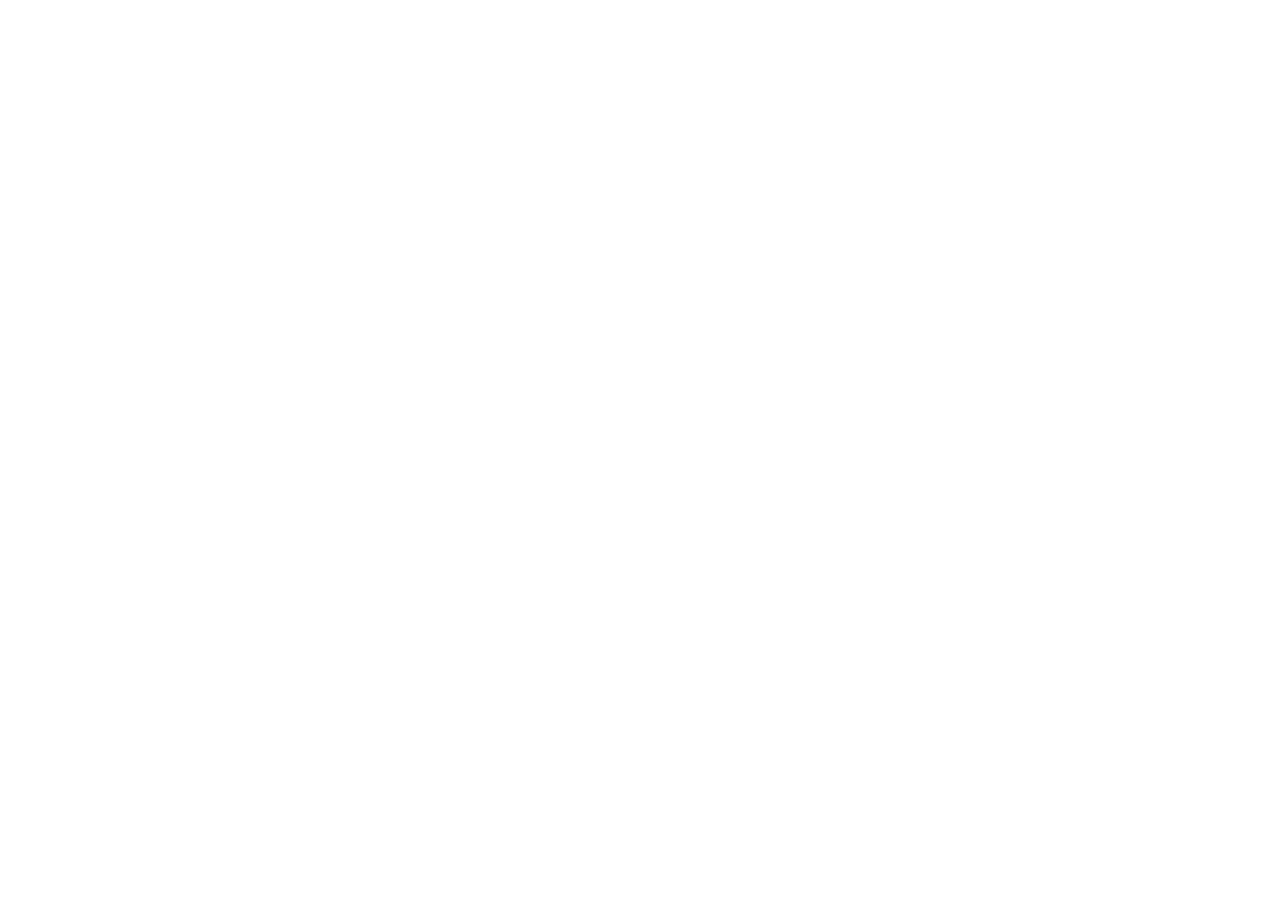
==== index.html @ 956cd1f2 "init project" ====
<!DOCTYPE html>
<html lang="en">
<head>
    <meta charset="UTF-8">
    <meta http-equiv="X-UA-Compatible" content="IE=edge">
    <meta name="viewport" content="width=device-width, initial-scale=1.0">
    <title>Document</title>
</head>
<body>
    
</body>
</html>
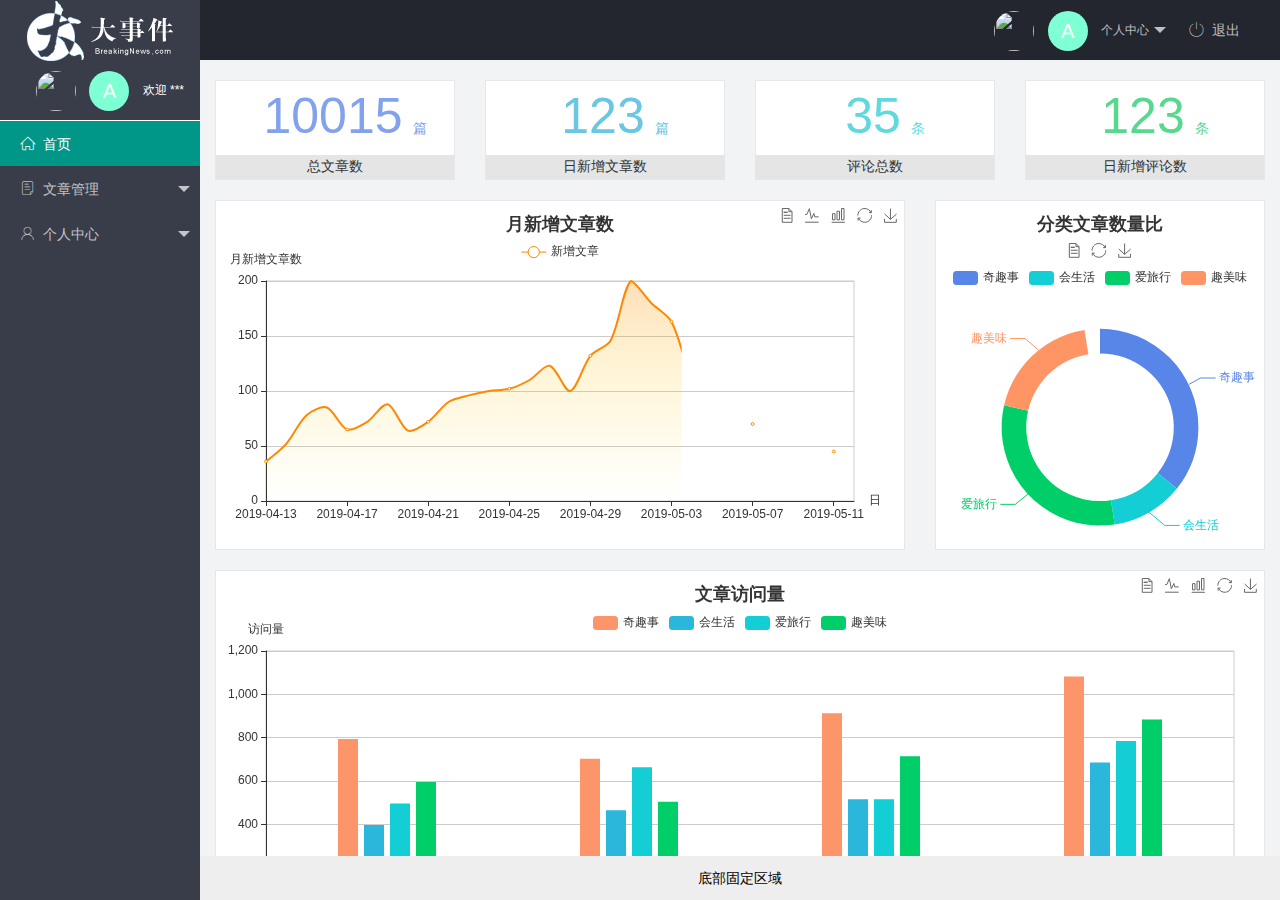
==== commit 7b3c8609: "完成了主页功能的开发" ====
--- a/index.html
+++ b/index.html
@@ -4,9 +4,88 @@
     <meta charset="UTF-8">
     <meta http-equiv="X-UA-Compatible" content="IE=edge">
     <meta name="viewport" content="width=device-width, initial-scale=1.0">
-    <title>Document</title>
+    <title>后台主页</title>
+    <!-- 导入layui的样式表 -->
+    <link rel="stylesheet" href="/assets/lib/layui/css/layui.css">
+    <!-- 导入第三方图标库 -->
+    <link rel="stylesheet" href="/assets/fonts/iconfont.css">
+    <!-- 导入自己的样式表 -->
+    <link rel="stylesheet" href="/assets/css/index.css">
 </head>
 <body>
-    
-</body>
+    <div class="layui-layout layui-layout-admin">
+      <div class="layui-header">
+        <div class="layui-logo layui-hide-xs layui-bg-black">
+            <img src="/assets/images/logo.png" alt=""/>
+        </div>
+        <!-- 头部区域（可配合layui 已有的水平导航） -->
+        <ul class="layui-nav layui-layout-right">
+          <li class="layui-nav-item layui-hide layui-show-md-inline-block">
+            <a href="javascript:;" class="userinfo">
+              <img src="//tva1.sinaimg.cn/crop.0.0.118.118.180/5db11ff4gw1e77d3nqrv8j203b03cweg.jpg" class="layui-nav-img">
+              <span class="text-avatar">A</span>
+              个人中心
+            </a>
+            <!-- 这个就是鼠标放上去自动呈现的下拉菜单 -->
+            <dl class="layui-nav-child">
+              <dd><a href="">基本资料</a></dd>
+              <dd><a href="">更换头像</a></dd>
+              <dd><a href="">重置密码</a></dd>
+            </dl>
+          </li>
+          <li class="layui-nav-item" >
+            <a href="javascript:;" id="btnLogout"><span class="iconfont icon-tuichu"></span>退出</a>
+        </li>
+        </ul>
+      </div>
+      
+      <div class="layui-side layui-bg-black">
+        <div class="layui-side-scroll">
+          <div class="userinfo ">
+            <img src="//tva1.sinaimg.cn/crop.0.0.118.118.180/5db11ff4gw1e77d3nqrv8j203b03cweg.jpg" class="layui-nav-img">
+            <span class="text-avatar">A</span>
+            <span id="welcome">欢迎  ***</span>
+          </div>
+          <!-- 左侧导航区域（可配合layui已有的垂直导航） -->
+          <ul class="layui-nav layui-nav-tree " lay-shrink="all">
+            <li class="layui-nav-item layui-this"><a href="/home/dashboard.html" target="fm"><span class="iconfont icon-home "></span>首页</a></li>
+            <li class="layui-nav-item ">
+              <a class="" href="javascript:;"><span class="iconfont icon-16"></span>文章管理</a>
+              <dl class="layui-nav-child">
+                <dd><a href="javascript:;"><i class="layui-icon layui-icon-app"></i>文章类别</a></dd>
+                <dd><a href="javascript:;"><i class="layui-icon layui-icon-app"></i>文章列表</a></dd>
+                <dd><a href="javascript:;"><i class="layui-icon layui-icon-app"></i>发表文章</a></dd>
+              </dl>
+            </li>
+            <li class="layui-nav-item">
+              <a href="javascript:;"><span class="iconfont icon-user"></span>个人中心</a>
+              <dl class="layui-nav-child">
+                <dd><a href="javascript:;"><i class="layui-icon layui-icon-app"></i>基本资料</a></dd>
+                <dd><a href="javascript:;"><i class="layui-icon layui-icon-app"></i>更换头像</a></dd>
+                <dd><a href="javascript:;"><i class="layui-icon layui-icon-app"></i>重置密码</a></dd>
+              </dl>
+            </li>
+          </ul>
+        </div>
+      </div>
+      
+      <div class="layui-body">
+        <!-- 内容主体区域 -->
+        <iframe name="fm" src="/home/dashboard.html" frameborder="0"></iframe>
+      </div>
+      
+      <div class="layui-footer" >
+        <!-- 底部固定区域 -->
+        底部固定区域
+      </div>
+    </div>
+    <!-- 导入layui的js文件 -->
+    <script src="/assets/lib/layui/layui.all.js"></script>
+    <!-- 导入jQuery -->
+    <script src="/assets/lib/jquery.js"></script>
+    <!-- 导入baseAPI -->
+    <script src="/assets/js/baseAPI.js"></script>
+    <!-- 导入自己的js文件 -->
+    <script src="/assets/js/index.js"></script>
+    </body>
 </html>--- a/assets/lib/layui/css/layui.css
+++ b/assets/lib/layui/css/layui.css
@@ -0,0 +1,2 @@
+/** layui-v2.5.5 MIT License By https://www.layui.com */
+ .layui-inline,img{display:inline-block;vertical-align:middle}h1,h2,h3,h4,h5,h6{font-weight:400}.layui-edge,.layui-header,.layui-inline,.layui-main{position:relative}.layui-body,.layui-edge,.layui-elip{overflow:hidden}.layui-btn,.layui-edge,.layui-inline,img{vertical-align:middle}.layui-btn,.layui-disabled,.layui-icon,.layui-unselect{-moz-user-select:none;-webkit-user-select:none;-ms-user-select:none}.layui-elip,.layui-form-checkbox span,.layui-form-pane .layui-form-label{text-overflow:ellipsis;white-space:nowrap}.layui-breadcrumb,.layui-tree-btnGroup{visibility:hidden}blockquote,body,button,dd,div,dl,dt,form,h1,h2,h3,h4,h5,h6,input,li,ol,p,pre,td,textarea,th,ul{margin:0;padding:0;-webkit-tap-highlight-color:rgba(0,0,0,0)}a:active,a:hover{outline:0}img{border:none}li{list-style:none}table{border-collapse:collapse;border-spacing:0}h4,h5,h6{font-size:100%}button,input,optgroup,option,select,textarea{font-family:inherit;font-size:inherit;font-style:inherit;font-weight:inherit;outline:0}pre{white-space:pre-wrap;white-space:-moz-pre-wrap;white-space:-pre-wrap;white-space:-o-pre-wrap;word-wrap:break-word}body{line-height:24px;font:14px Helvetica Neue,Helvetica,PingFang SC,Tahoma,Arial,sans-serif}hr{height:1px;margin:10px 0;border:0;clear:both}a{color:#333;text-decoration:none}a:hover{color:#777}a cite{font-style:normal;*cursor:pointer}.layui-border-box,.layui-border-box *{box-sizing:border-box}.layui-box,.layui-box *{box-sizing:content-box}.layui-clear{clear:both;*zoom:1}.layui-clear:after{content:'\20';clear:both;*zoom:1;display:block;height:0}.layui-inline{*display:inline;*zoom:1}.layui-edge{display:inline-block;width:0;height:0;border-width:6px;border-style:dashed;border-color:transparent}.layui-edge-top{top:-4px;border-bottom-color:#999;border-bottom-style:solid}.layui-edge-right{border-left-color:#999;border-left-style:solid}.layui-edge-bottom{top:2px;border-top-color:#999;border-top-style:solid}.layui-edge-left{border-right-color:#999;border-right-style:solid}.layui-disabled,.layui-disabled:hover{color:#d2d2d2!important;cursor:not-allowed!important}.layui-circle{border-radius:100%}.layui-show{display:block!important}.layui-hide{display:none!important}@font-face{font-family:layui-icon;src:url(../font/iconfont.eot?v=250);src:url(../font/iconfont.eot?v=250#iefix) format('embedded-opentype'),url(../font/iconfont.woff2?v=250) format('woff2'),url(../font/iconfont.woff?v=250) format('woff'),url(../font/iconfont.ttf?v=250) format('truetype'),url(../font/iconfont.svg?v=250#layui-icon) format('svg')}.layui-icon{font-family:layui-icon!important;font-size:16px;font-style:normal;-webkit-font-smoothing:antialiased;-moz-osx-font-smoothing:grayscale}.layui-icon-reply-fill:before{content:"\e611"}.layui-icon-set-fill:before{content:"\e614"}.layui-icon-menu-fill:before{content:"\e60f"}.layui-icon-search:before{content:"\e615"}.layui-icon-share:before{content:"\e641"}.layui-icon-set-sm:before{content:"\e620"}.layui-icon-engine:before{content:"\e628"}.layui-icon-close:before{content:"\1006"}.layui-icon-close-fill:before{content:"\1007"}.layui-icon-chart-screen:before{content:"\e629"}.layui-icon-star:before{content:"\e600"}.layui-icon-circle-dot:before{content:"\e617"}.layui-icon-chat:before{content:"\e606"}.layui-icon-release:before{content:"\e609"}.layui-icon-list:before{content:"\e60a"}.layui-icon-chart:before{content:"\e62c"}.layui-icon-ok-circle:before{content:"\1005"}.layui-icon-layim-theme:before{content:"\e61b"}.layui-icon-table:before{content:"\e62d"}.layui-icon-right:before{content:"\e602"}.layui-icon-left:before{content:"\e603"}.layui-icon-cart-simple:before{content:"\e698"}.layui-icon-face-cry:before{content:"\e69c"}.layui-icon-face-smile:before{content:"\e6af"}.layui-icon-survey:before{content:"\e6b2"}.layui-icon-tree:before{content:"\e62e"}.layui-icon-upload-circle:before{content:"\e62f"}.layui-icon-add-circle:before{content:"\e61f"}.layui-icon-download-circle:before{content:"\e601"}.layui-icon-templeate-1:before{content:"\e630"}.layui-icon-util:before{content:"\e631"}.layui-icon-face-surprised:before{content:"\e664"}.layui-icon-edit:before{content:"\e642"}.layui-icon-speaker:before{content:"\e645"}.layui-icon-down:before{content:"\e61a"}.layui-icon-file:before{content:"\e621"}.layui-icon-layouts:before{content:"\e632"}.layui-icon-rate-half:before{content:"\e6c9"}.layui-icon-add-circle-fine:before{content:"\e608"}.layui-icon-prev-circle:before{content:"\e633"}.layui-icon-read:before{content:"\e705"}.layui-icon-404:before{content:"\e61c"}.layui-icon-carousel:before{content:"\e634"}.layui-icon-help:before{content:"\e607"}.layui-icon-code-circle:before{content:"\e635"}.layui-icon-water:before{content:"\e636"}.layui-icon-username:before{content:"\e66f"}.layui-icon-find-fill:before{content:"\e670"}.layui-icon-about:before{content:"\e60b"}.layui-icon-location:before{content:"\e715"}.layui-icon-up:before{content:"\e619"}.layui-icon-pause:before{content:"\e651"}.layui-icon-date:before{content:"\e637"}.layui-icon-layim-uploadfile:before{content:"\e61d"}.layui-icon-delete:before{content:"\e640"}.layui-icon-play:before{content:"\e652"}.layui-icon-top:before{content:"\e604"}.layui-icon-friends:before{content:"\e612"}.layui-icon-refresh-3:before{content:"\e9aa"}.layui-icon-ok:before{content:"\e605"}.layui-icon-layer:before{content:"\e638"}.layui-icon-face-smile-fine:before{content:"\e60c"}.layui-icon-dollar:before{content:"\e659"}.layui-icon-group:before{content:"\e613"}.layui-icon-layim-download:before{content:"\e61e"}.layui-icon-picture-fine:before{content:"\e60d"}.layui-icon-link:before{content:"\e64c"}.layui-icon-diamond:before{content:"\e735"}.layui-icon-log:before{content:"\e60e"}.layui-icon-rate-solid:before{content:"\e67a"}.layui-icon-fonts-del:before{content:"\e64f"}.layui-icon-unlink:before{content:"\e64d"}.layui-icon-fonts-clear:before{content:"\e639"}.layui-icon-triangle-r:before{content:"\e623"}.layui-icon-circle:before{content:"\e63f"}.layui-icon-radio:before{content:"\e643"}.layui-icon-align-center:before{content:"\e647"}.layui-icon-align-right:before{content:"\e648"}.layui-icon-align-left:before{content:"\e649"}.layui-icon-loading-1:before{content:"\e63e"}.layui-icon-return:before{content:"\e65c"}.layui-icon-fonts-strong:before{content:"\e62b"}.layui-icon-upload:before{content:"\e67c"}.layui-icon-dialogue:before{content:"\e63a"}.layui-icon-video:before{content:"\e6ed"}.layui-icon-headset:before{content:"\e6fc"}.layui-icon-cellphone-fine:before{content:"\e63b"}.layui-icon-add-1:before{content:"\e654"}.layui-icon-face-smile-b:before{content:"\e650"}.layui-icon-fonts-html:before{content:"\e64b"}.layui-icon-form:before{content:"\e63c"}.layui-icon-cart:before{content:"\e657"}.layui-icon-camera-fill:before{content:"\e65d"}.layui-icon-tabs:before{content:"\e62a"}.layui-icon-fonts-code:before{content:"\e64e"}.layui-icon-fire:before{content:"\e756"}.layui-icon-set:before{content:"\e716"}.layui-icon-fonts-u:before{content:"\e646"}.layui-icon-triangle-d:before{content:"\e625"}.layui-icon-tips:before{content:"\e702"}.layui-icon-picture:before{content:"\e64a"}.layui-icon-more-vertical:before{content:"\e671"}.layui-icon-flag:before{content:"\e66c"}.layui-icon-loading:before{content:"\e63d"}.layui-icon-fonts-i:before{content:"\e644"}.layui-icon-refresh-1:before{content:"\e666"}.layui-icon-rmb:before{content:"\e65e"}.layui-icon-home:before{content:"\e68e"}.layui-icon-user:before{content:"\e770"}.layui-icon-notice:before{content:"\e667"}.layui-icon-login-weibo:before{content:"\e675"}.layui-icon-voice:before{content:"\e688"}.layui-icon-upload-drag:before{content:"\e681"}.layui-icon-login-qq:before{content:"\e676"}.layui-icon-snowflake:before{content:"\e6b1"}.layui-icon-file-b:before{content:"\e655"}.layui-icon-template:before{content:"\e663"}.layui-icon-auz:before{content:"\e672"}.layui-icon-console:before{content:"\e665"}.layui-icon-app:before{content:"\e653"}.layui-icon-prev:before{content:"\e65a"}.layui-icon-website:before{content:"\e7ae"}.layui-icon-next:before{content:"\e65b"}.layui-icon-component:before{content:"\e857"}.layui-icon-more:before{content:"\e65f"}.layui-icon-login-wechat:before{content:"\e677"}.layui-icon-shrink-right:before{content:"\e668"}.layui-icon-spread-left:before{content:"\e66b"}.layui-icon-camera:before{content:"\e660"}.layui-icon-note:before{content:"\e66e"}.layui-icon-refresh:before{content:"\e669"}.layui-icon-female:before{content:"\e661"}.layui-icon-male:before{content:"\e662"}.layui-icon-password:before{content:"\e673"}.layui-icon-senior:before{content:"\e674"}.layui-icon-theme:before{content:"\e66a"}.layui-icon-tread:before{content:"\e6c5"}.layui-icon-praise:before{content:"\e6c6"}.layui-icon-star-fill:before{content:"\e658"}.layui-icon-rate:before{content:"\e67b"}.layui-icon-template-1:before{content:"\e656"}.layui-icon-vercode:before{content:"\e679"}.layui-icon-cellphone:before{content:"\e678"}.layui-icon-screen-full:before{content:"\e622"}.layui-icon-screen-restore:before{content:"\e758"}.layui-icon-cols:before{content:"\e610"}.layui-icon-export:before{content:"\e67d"}.layui-icon-print:before{content:"\e66d"}.layui-icon-slider:before{content:"\e714"}.layui-icon-addition:before{content:"\e624"}.layui-icon-subtraction:before{content:"\e67e"}.layui-icon-service:before{content:"\e626"}.layui-icon-transfer:before{content:"\e691"}.layui-main{width:1140px;margin:0 auto}.layui-header{z-index:1000;height:60px}.layui-header a:hover{transition:all .5s;-webkit-transition:all .5s}.layui-side{position:fixed;left:0;top:0;bottom:0;z-index:999;width:200px;overflow-x:hidden}.layui-side-scroll{position:relative;width:220px;height:100%;overflow-x:hidden}.layui-body{position:absolute;left:200px;right:0;top:0;bottom:0;z-index:998;width:auto;overflow-y:auto;box-sizing:border-box}.layui-layout-body{overflow:hidden}.layui-layout-admin .layui-header{background-color:#23262E}.layui-layout-admin .layui-side{top:60px;width:200px;overflow-x:hidden}.layui-layout-admin .layui-body{position:fixed;top:60px;bottom:44px}.layui-layout-admin .layui-main{width:auto;margin:0 15px}.layui-layout-admin .layui-footer{position:fixed;left:200px;right:0;bottom:0;height:44px;line-height:44px;padding:0 15px;background-color:#eee}.layui-layout-admin .layui-logo{position:absolute;left:0;top:0;width:200px;height:100%;line-height:60px;text-align:center;color:#009688;font-size:16px}.layui-layout-admin .layui-header .layui-nav{background:0 0}.layui-layout-left{position:absolute!important;left:200px;top:0}.layui-layout-right{position:absolute!important;right:0;top:0}.layui-container{position:relative;margin:0 auto;padding:0 15px;box-sizing:border-box}.layui-fluid{position:relative;margin:0 auto;padding:0 15px}.layui-row:after,.layui-row:before{content:'';display:block;clear:both}.layui-col-lg1,.layui-col-lg10,.layui-col-lg11,.layui-col-lg12,.layui-col-lg2,.layui-col-lg3,.layui-col-lg4,.layui-col-lg5,.layui-col-lg6,.layui-col-lg7,.layui-col-lg8,.layui-col-lg9,.layui-col-md1,.layui-col-md10,.layui-col-md11,.layui-col-md12,.layui-col-md2,.layui-col-md3,.layui-col-md4,.layui-col-md5,.layui-col-md6,.layui-col-md7,.layui-col-md8,.layui-col-md9,.layui-col-sm1,.layui-col-sm10,.layui-col-sm11,.layui-col-sm12,.layui-col-sm2,.layui-col-sm3,.layui-col-sm4,.layui-col-sm5,.layui-col-sm6,.layui-col-sm7,.layui-col-sm8,.layui-col-sm9,.layui-col-xs1,.layui-col-xs10,.layui-col-xs11,.layui-col-xs12,.layui-col-xs2,.layui-col-xs3,.layui-col-xs4,.layui-col-xs5,.layui-col-xs6,.layui-col-xs7,.layui-col-xs8,.layui-col-xs9{position:relative;display:block;box-sizing:border-box}.layui-col-xs1,.layui-col-xs10,.layui-col-xs11,.layui-col-xs12,.layui-col-xs2,.layui-col-xs3,.layui-col-xs4,.layui-col-xs5,.layui-col-xs6,.layui-col-xs7,.layui-col-xs8,.layui-col-xs9{float:left}.layui-col-xs1{width:8.33333333%}.layui-col-xs2{width:16.66666667%}.layui-col-xs3{width:25%}.layui-col-xs4{width:33.33333333%}.layui-col-xs5{width:41.66666667%}.layui-col-xs6{width:50%}.layui-col-xs7{width:58.33333333%}.layui-col-xs8{width:66.66666667%}.layui-col-xs9{width:75%}.layui-col-xs10{width:83.33333333%}.layui-col-xs11{width:91.66666667%}.layui-col-xs12{width:100%}.layui-col-xs-offset1{margin-left:8.33333333%}.layui-col-xs-offset2{margin-left:16.66666667%}.layui-col-xs-offset3{margin-left:25%}.layui-col-xs-offset4{margin-left:33.33333333%}.layui-col-xs-offset5{margin-left:41.66666667%}.layui-col-xs-offset6{margin-left:50%}.layui-col-xs-offset7{margin-left:58.33333333%}.layui-col-xs-offset8{margin-left:66.66666667%}.layui-col-xs-offset9{margin-left:75%}.layui-col-xs-offset10{margin-left:83.33333333%}.layui-col-xs-offset11{margin-left:91.66666667%}.layui-col-xs-offset12{margin-left:100%}@media screen and (max-width:768px){.layui-hide-xs{display:none!important}.layui-show-xs-block{display:block!important}.layui-show-xs-inline{display:inline!important}.layui-show-xs-inline-block{display:inline-block!important}}@media screen and (min-width:768px){.layui-container{width:750px}.layui-hide-sm{display:none!important}.layui-show-sm-block{display:block!important}.layui-show-sm-inline{display:inline!important}.layui-show-sm-inline-block{display:inline-block!important}.layui-col-sm1,.layui-col-sm10,.layui-col-sm11,.layui-col-sm12,.layui-col-sm2,.layui-col-sm3,.layui-col-sm4,.layui-col-sm5,.layui-col-sm6,.layui-col-sm7,.layui-col-sm8,.layui-col-sm9{float:left}.layui-col-sm1{width:8.33333333%}.layui-col-sm2{width:16.66666667%}.layui-col-sm3{width:25%}.layui-col-sm4{width:33.33333333%}.layui-col-sm5{width:41.66666667%}.layui-col-sm6{width:50%}.layui-col-sm7{width:58.33333333%}.layui-col-sm8{width:66.66666667%}.layui-col-sm9{width:75%}.layui-col-sm10{width:83.33333333%}.layui-col-sm11{width:91.66666667%}.layui-col-sm12{width:100%}.layui-col-sm-offset1{margin-left:8.33333333%}.layui-col-sm-offset2{margin-left:16.66666667%}.layui-col-sm-offset3{margin-left:25%}.layui-col-sm-offset4{margin-left:33.33333333%}.layui-col-sm-offset5{margin-left:41.66666667%}.layui-col-sm-offset6{margin-left:50%}.layui-col-sm-offset7{margin-left:58.33333333%}.layui-col-sm-offset8{margin-left:66.66666667%}.layui-col-sm-offset9{margin-left:75%}.layui-col-sm-offset10{margin-left:83.33333333%}.layui-col-sm-offset11{margin-left:91.66666667%}.layui-col-sm-offset12{margin-left:100%}}@media screen and (min-width:992px){.layui-container{width:970px}.layui-hide-md{display:none!important}.layui-show-md-block{display:block!important}.layui-show-md-inline{display:inline!important}.layui-show-md-inline-block{display:inline-block!important}.layui-col-md1,.layui-col-md10,.layui-col-md11,.layui-col-md12,.layui-col-md2,.layui-col-md3,.layui-col-md4,.layui-col-md5,.layui-col-md6,.layui-col-md7,.layui-col-md8,.layui-col-md9{float:left}.layui-col-md1{width:8.33333333%}.layui-col-md2{width:16.66666667%}.layui-col-md3{width:25%}.layui-col-md4{width:33.33333333%}.layui-col-md5{width:41.66666667%}.layui-col-md6{width:50%}.layui-col-md7{width:58.33333333%}.layui-col-md8{width:66.66666667%}.layui-col-md9{width:75%}.layui-col-md10{width:83.33333333%}.layui-col-md11{width:91.66666667%}.layui-col-md12{width:100%}.layui-col-md-offset1{margin-left:8.33333333%}.layui-col-md-offset2{margin-left:16.66666667%}.layui-col-md-offset3{margin-left:25%}.layui-col-md-offset4{margin-left:33.33333333%}.layui-col-md-offset5{margin-left:41.66666667%}.layui-col-md-offset6{margin-left:50%}.layui-col-md-offset7{margin-left:58.33333333%}.layui-col-md-offset8{margin-left:66.66666667%}.layui-col-md-offset9{margin-left:75%}.layui-col-md-offset10{margin-left:83.33333333%}.layui-col-md-offset11{margin-left:91.66666667%}.layui-col-md-offset12{margin-left:100%}}@media screen and (min-width:1200px){.layui-container{width:1170px}.layui-hide-lg{display:none!important}.layui-show-lg-block{display:block!important}.layui-show-lg-inline{display:inline!important}.layui-show-lg-inline-block{display:inline-block!important}.layui-col-lg1,.layui-col-lg10,.layui-col-lg11,.layui-col-lg12,.layui-col-lg2,.layui-col-lg3,.layui-col-lg4,.layui-col-lg5,.layui-col-lg6,.layui-col-lg7,.layui-col-lg8,.layui-col-lg9{float:left}.layui-col-lg1{width:8.33333333%}.layui-col-lg2{width:16.66666667%}.layui-col-lg3{width:25%}.layui-col-lg4{width:33.33333333%}.layui-col-lg5{width:41.66666667%}.layui-col-lg6{width:50%}.layui-col-lg7{width:58.33333333%}.layui-col-lg8{width:66.66666667%}.layui-col-lg9{width:75%}.layui-col-lg10{width:83.33333333%}.layui-col-lg11{width:91.66666667%}.layui-col-lg12{width:100%}.layui-col-lg-offset1{margin-left:8.33333333%}.layui-col-lg-offset2{margin-left:16.66666667%}.layui-col-lg-offset3{margin-left:25%}.layui-col-lg-offset4{margin-left:33.33333333%}.layui-col-lg-offset5{margin-left:41.66666667%}.layui-col-lg-offset6{margin-left:50%}.layui-col-lg-offset7{margin-left:58.33333333%}.layui-col-lg-offset8{margin-left:66.66666667%}.layui-col-lg-offset9{margin-left:75%}.layui-col-lg-offset10{margin-left:83.33333333%}.layui-col-lg-offset11{margin-left:91.66666667%}.layui-col-lg-offset12{margin-left:100%}}.layui-col-space1{margin:-.5px}.layui-col-space1>*{padding:.5px}.layui-col-space3{margin:-1.5px}.layui-col-space3>*{padding:1.5px}.layui-col-space5{margin:-2.5px}.layui-col-space5>*{padding:2.5px}.layui-col-space8{margin:-3.5px}.layui-col-space8>*{padding:3.5px}.layui-col-space10{margin:-5px}.layui-col-space10>*{padding:5px}.layui-col-space12{margin:-6px}.layui-col-space12>*{padding:6px}.layui-col-space15{margin:-7.5px}.layui-col-space15>*{padding:7.5px}.layui-col-space18{margin:-9px}.layui-col-space18>*{padding:9px}.layui-col-space20{margin:-10px}.layui-col-space20>*{padding:10px}.layui-col-space22{margin:-11px}.layui-col-space22>*{padding:11px}.layui-col-space25{margin:-12.5px}.layui-col-space25>*{padding:12.5px}.layui-col-space30{margin:-15px}.layui-col-space30>*{padding:15px}.layui-btn,.layui-input,.layui-select,.layui-textarea,.layui-upload-button{outline:0;-webkit-appearance:none;transition:all .3s;-webkit-transition:all .3s;box-sizing:border-box}.layui-elem-quote{margin-bottom:10px;padding:15px;line-height:22px;border-left:5px solid #009688;border-radius:0 2px 2px 0;background-color:#f2f2f2}.layui-quote-nm{border-style:solid;border-width:1px 1px 1px 5px;background:0 0}.layui-elem-field{margin-bottom:10px;padding:0;border-width:1px;border-style:solid}.layui-elem-field legend{margin-left:20px;padding:0 10px;font-size:20px;font-weight:300}.layui-field-title{margin:10px 0 20px;border-width:1px 0 0}.layui-field-box{padding:10px 15px}.layui-field-title .layui-field-box{padding:10px 0}.layui-progress{position:relative;height:6px;border-radius:20px;background-color:#e2e2e2}.layui-progress-bar{position:absolute;left:0;top:0;width:0;max-width:100%;height:6px;border-radius:20px;text-align:right;background-color:#5FB878;transition:all .3s;-webkit-transition:all .3s}.layui-progress-big,.layui-progress-big .layui-progress-bar{height:18px;line-height:18px}.layui-progress-text{position:relative;top:-20px;line-height:18px;font-size:12px;color:#666}.layui-progress-big .layui-progress-text{position:static;padding:0 10px;color:#fff}.layui-collapse{border-width:1px;border-style:solid;border-radius:2px}.layui-colla-content,.layui-colla-item{border-top-width:1px;border-top-style:solid}.layui-colla-item:first-child{border-top:none}.layui-colla-title{position:relative;height:42px;line-height:42px;padding:0 15px 0 35px;color:#333;background-color:#f2f2f2;cursor:pointer;font-size:14px;overflow:hidden}.layui-colla-content{display:none;padding:10px 15px;line-height:22px;color:#666}.layui-colla-icon{position:absolute;left:15px;top:0;font-size:14px}.layui-card{margin-bottom:15px;border-radius:2px;background-color:#fff;box-shadow:0 1px 2px 0 rgba(0,0,0,.05)}.layui-card:last-child{margin-bottom:0}.layui-card-header{position:relative;height:42px;line-height:42px;padding:0 15px;border-bottom:1px solid #f6f6f6;color:#333;border-radius:2px 2px 0 0;font-size:14px}.layui-bg-black,.layui-bg-blue,.layui-bg-cyan,.layui-bg-green,.layui-bg-orange,.layui-bg-red{color:#fff!important}.layui-card-body{position:relative;padding:10px 15px;line-height:24px}.layui-card-body[pad15]{padding:15px}.layui-card-body[pad20]{padding:20px}.layui-card-body .layui-table{margin:5px 0}.layui-card .layui-tab{margin:0}.layui-panel-window{position:relative;padding:15px;border-radius:0;border-top:5px solid #E6E6E6;background-color:#fff}.layui-auxiliar-moving{position:fixed;left:0;right:0;top:0;bottom:0;width:100%;height:100%;background:0 0;z-index:9999999999}.layui-form-label,.layui-form-mid,.layui-form-select,.layui-input-block,.layui-input-inline,.layui-textarea{position:relative}.layui-bg-red{background-color:#FF5722!important}.layui-bg-orange{background-color:#FFB800!important}.layui-bg-green{background-color:#009688!important}.layui-bg-cyan{background-color:#2F4056!important}.layui-bg-blue{background-color:#1E9FFF!important}.layui-bg-black{background-color:#393D49!important}.layui-bg-gray{background-color:#eee!important;color:#666!important}.layui-badge-rim,.layui-colla-content,.layui-colla-item,.layui-collapse,.layui-elem-field,.layui-form-pane .layui-form-item[pane],.layui-form-pane .layui-form-label,.layui-input,.layui-layedit,.layui-layedit-tool,.layui-quote-nm,.layui-select,.layui-tab-bar,.layui-tab-card,.layui-tab-title,.layui-tab-title .layui-this:after,.layui-textarea{border-color:#e6e6e6}.layui-timeline-item:before,hr{background-color:#e6e6e6}.layui-text{line-height:22px;font-size:14px;color:#666}.layui-text h1,.layui-text h2,.layui-text h3{font-weight:500;color:#333}.layui-text h1{font-size:30px}.layui-text h2{font-size:24px}.layui-text h3{font-size:18px}.layui-text a:not(.layui-btn){color:#01AAED}.layui-text a:not(.layui-btn):hover{text-decoration:underline}.layui-text ul{padding:5px 0 5px 15px}.layui-text ul li{margin-top:5px;list-style-type:disc}.layui-text em,.layui-word-aux{color:#999!important;padding:0 5px!important}.layui-btn{display:inline-block;height:38px;line-height:38px;padding:0 18px;background-color:#009688;color:#fff;white-space:nowrap;text-align:center;font-size:14px;border:none;border-radius:2px;cursor:pointer}.layui-btn:hover{opacity:.8;filter:alpha(opacity=80);color:#fff}.layui-btn:active{opacity:1;filter:alpha(opacity=100)}.layui-btn+.layui-btn{margin-left:10px}.layui-btn-container{font-size:0}.layui-btn-container .layui-btn{margin-right:10px;margin-bottom:10px}.layui-btn-container .layui-btn+.layui-btn{margin-left:0}.layui-table .layui-btn-container .layui-btn{margin-bottom:9px}.layui-btn-radius{border-radius:100px}.layui-btn .layui-icon{margin-right:3px;font-size:18px;vertical-align:bottom;vertical-align:middle\9}.layui-btn-primary{border:1px solid #C9C9C9;background-color:#fff;color:#555}.layui-btn-primary:hover{border-color:#009688;color:#333}.layui-btn-normal{background-color:#1E9FFF}.layui-btn-warm{background-color:#FFB800}.layui-btn-danger{background-color:#FF5722}.layui-btn-checked{background-color:#5FB878}.layui-btn-disabled,.layui-btn-disabled:active,.layui-btn-disabled:hover{border:1px solid #e6e6e6;background-color:#FBFBFB;color:#C9C9C9;cursor:not-allowed;opacity:1}.layui-btn-lg{height:44px;line-height:44px;padding:0 25px;font-size:16px}.layui-btn-sm{height:30px;line-height:30px;padding:0 10px;font-size:12px}.layui-btn-sm i{font-size:16px!important}.layui-btn-xs{height:22px;line-height:22px;padding:0 5px;font-size:12px}.layui-btn-xs i{font-size:14px!important}.layui-btn-group{display:inline-block;vertical-align:middle;font-size:0}.layui-btn-group .layui-btn{margin-left:0!important;margin-right:0!important;border-left:1px solid rgba(255,255,255,.5);border-radius:0}.layui-btn-group .layui-btn-primary{border-left:none}.layui-btn-group .layui-btn-primary:hover{border-color:#C9C9C9;color:#009688}.layui-btn-group .layui-btn:first-child{border-left:none;border-radius:2px 0 0 2px}.layui-btn-group .layui-btn-primary:first-child{border-left:1px solid #c9c9c9}.layui-btn-group .layui-btn:last-child{border-radius:0 2px 2px 0}.layui-btn-group .layui-btn+.layui-btn{margin-left:0}.layui-btn-group+.layui-btn-group{margin-left:10px}.layui-btn-fluid{width:100%}.layui-input,.layui-select,.layui-textarea{height:38px;line-height:1.3;line-height:38px\9;border-width:1px;border-style:solid;background-color:#fff;border-radius:2px}.layui-input::-webkit-input-placeholder,.layui-select::-webkit-input-placeholder,.layui-textarea::-webkit-input-placeholder{line-height:1.3}.layui-input,.layui-textarea{display:block;width:100%;padding-left:10px}.layui-input:hover,.layui-textarea:hover{border-color:#D2D2D2!important}.layui-input:focus,.layui-textarea:focus{border-color:#C9C9C9!important}.layui-textarea{min-height:100px;height:auto;line-height:20px;padding:6px 10px;resize:vertical}.layui-select{padding:0 10px}.layui-form input[type=checkbox],.layui-form input[type=radio],.layui-form select{display:none}.layui-form [lay-ignore]{display:initial}.layui-form-item{margin-bottom:15px;clear:both;*zoom:1}.layui-form-item:after{content:'\20';clear:both;*zoom:1;display:block;height:0}.layui-form-label{float:left;display:block;padding:9px 15px;width:80px;font-weight:400;line-height:20px;text-align:right}.layui-form-label-col{display:block;float:none;padding:9px 0;line-height:20px;text-align:left}.layui-form-item .layui-inline{margin-bottom:5px;margin-right:10px}.layui-input-block{margin-left:110px;min-height:36px}.layui-input-inline{display:inline-block;vertical-align:middle}.layui-form-item .layui-input-inline{float:left;width:190px;margin-right:10px}.layui-form-text .layui-input-inline{width:auto}.layui-form-mid{float:left;display:block;padding:9px 0!important;line-height:20px;margin-right:10px}.layui-form-danger+.layui-form-select .layui-input,.layui-form-danger:focus{border-color:#FF5722!important}.layui-form-select .layui-input{padding-right:30px;cursor:pointer}.layui-form-select .layui-edge{position:absolute;right:10px;top:50%;margin-top:-3px;cursor:pointer;border-width:6px;border-top-color:#c2c2c2;border-top-style:solid;transition:all .3s;-webkit-transition:all .3s}.layui-form-select dl{display:none;position:absolute;left:0;top:42px;padding:5px 0;z-index:899;min-width:100%;border:1px solid #d2d2d2;max-height:300px;overflow-y:auto;background-color:#fff;border-radius:2px;box-shadow:0 2px 4px rgba(0,0,0,.12);box-sizing:border-box}.layui-form-select dl dd,.layui-form-select dl dt{padding:0 10px;line-height:36px;white-space:nowrap;overflow:hidden;text-overflow:ellipsis}.layui-form-select dl dt{font-size:12px;color:#999}.layui-form-select dl dd{cursor:pointer}.layui-form-select dl dd:hover{background-color:#f2f2f2;-webkit-transition:.5s all;transition:.5s all}.layui-form-select .layui-select-group dd{padding-left:20px}.layui-form-select dl dd.layui-select-tips{padding-left:10px!important;color:#999}.layui-form-select dl dd.layui-this{background-color:#5FB878;color:#fff}.layui-form-checkbox,.layui-form-select dl dd.layui-disabled{background-color:#fff}.layui-form-selected dl{display:block}.layui-form-checkbox,.layui-form-checkbox *,.layui-form-switch{display:inline-block;vertical-align:middle}.layui-form-selected .layui-edge{margin-top:-9px;-webkit-transform:rotate(180deg);transform:rotate(180deg);margin-top:-3px\9}:root .layui-form-selected .layui-edge{margin-top:-9px\0/IE9}.layui-form-selectup dl{top:auto;bottom:42px}.layui-select-none{margin:5px 0;text-align:center;color:#999}.layui-select-disabled .layui-disabled{border-color:#eee!important}.layui-select-disabled .layui-edge{border-top-color:#d2d2d2}.layui-form-checkbox{position:relative;height:30px;line-height:30px;margin-right:10px;padding-right:30px;cursor:pointer;font-size:0;-webkit-transition:.1s linear;transition:.1s linear;box-sizing:border-box}.layui-form-checkbox span{padding:0 10px;height:100%;font-size:14px;border-radius:2px 0 0 2px;background-color:#d2d2d2;color:#fff;overflow:hidden}.layui-form-checkbox:hover span{background-color:#c2c2c2}.layui-form-checkbox i{position:absolute;right:0;top:0;width:30px;height:28px;border:1px solid #d2d2d2;border-left:none;border-radius:0 2px 2px 0;color:#fff;font-size:20px;text-align:center}.layui-form-checkbox:hover i{border-color:#c2c2c2;color:#c2c2c2}.layui-form-checked,.layui-form-checked:hover{border-color:#5FB878}.layui-form-checked span,.layui-form-checked:hover span{background-color:#5FB878}.layui-form-checked i,.layui-form-checked:hover i{color:#5FB878}.layui-form-item .layui-form-checkbox{margin-top:4px}.layui-form-checkbox[lay-skin=primary]{height:auto!important;line-height:normal!important;min-width:18px;min-height:18px;border:none!important;margin-right:0;padding-left:28px;padding-right:0;background:0 0}.layui-form-checkbox[lay-skin=primary] span{padding-left:0;padding-right:15px;line-height:18px;background:0 0;color:#666}.layui-form-checkbox[lay-skin=primary] i{right:auto;left:0;width:16px;height:16px;line-height:16px;border:1px solid #d2d2d2;font-size:12px;border-radius:2px;background-color:#fff;-webkit-transition:.1s linear;transition:.1s linear}.layui-form-checkbox[lay-skin=primary]:hover i{border-color:#5FB878;color:#fff}.layui-form-checked[lay-skin=primary] i{border-color:#5FB878!important;background-color:#5FB878;color:#fff}.layui-checkbox-disbaled[lay-skin=primary] span{background:0 0!important;color:#c2c2c2}.layui-checkbox-disbaled[lay-skin=primary]:hover i{border-color:#d2d2d2}.layui-form-item .layui-form-checkbox[lay-skin=primary]{margin-top:10px}.layui-form-switch{position:relative;height:22px;line-height:22px;min-width:35px;padding:0 5px;margin-top:8px;border:1px solid #d2d2d2;border-radius:20px;cursor:pointer;background-color:#fff;-webkit-transition:.1s linear;transition:.1s linear}.layui-form-switch i{position:absolute;left:5px;top:3px;width:16px;height:16px;border-radius:20px;background-color:#d2d2d2;-webkit-transition:.1s linear;transition:.1s linear}.layui-form-switch em{position:relative;top:0;width:25px;margin-left:21px;padding:0!important;text-align:center!important;color:#999!important;font-style:normal!important;font-size:12px}.layui-form-onswitch{border-color:#5FB878;background-color:#5FB878}.layui-checkbox-disbaled,.layui-checkbox-disbaled i{border-color:#e2e2e2!important}.layui-form-onswitch i{left:100%;margin-left:-21px;background-color:#fff}.layui-form-onswitch em{margin-left:5px;margin-right:21px;color:#fff!important}.layui-checkbox-disbaled span{background-color:#e2e2e2!important}.layui-checkbox-disbaled:hover i{color:#fff!important}[lay-radio]{display:none}.layui-form-radio,.layui-form-radio *{display:inline-block;vertical-align:middle}.layui-form-radio{line-height:28px;margin:6px 10px 0 0;padding-right:10px;cursor:pointer;font-size:0}.layui-form-radio *{font-size:14px}.layui-form-radio>i{margin-right:8px;font-size:22px;color:#c2c2c2}.layui-form-radio>i:hover,.layui-form-radioed>i{color:#5FB878}.layui-radio-disbaled>i{color:#e2e2e2!important}.layui-form-pane .layui-form-label{width:110px;padding:8px 15px;height:38px;line-height:20px;border-width:1px;border-style:solid;border-radius:2px 0 0 2px;text-align:center;background-color:#FBFBFB;overflow:hidden;box-sizing:border-box}.layui-form-pane .layui-input-inline{margin-left:-1px}.layui-form-pane .layui-input-block{margin-left:110px;left:-1px}.layui-form-pane .layui-input{border-radius:0 2px 2px 0}.layui-form-pane .layui-form-text .layui-form-label{float:none;width:100%;border-radius:2px;box-sizing:border-box;text-align:left}.layui-form-pane .layui-form-text .layui-input-inline{display:block;margin:0;top:-1px;clear:both}.layui-form-pane .layui-form-text .layui-input-block{margin:0;left:0;top:-1px}.layui-form-pane .layui-form-text .layui-textarea{min-height:100px;border-radius:0 0 2px 2px}.layui-form-pane .layui-form-checkbox{margin:4px 0 4px 10px}.layui-form-pane .layui-form-radio,.layui-form-pane .layui-form-switch{margin-top:6px;margin-left:10px}.layui-form-pane .layui-form-item[pane]{position:relative;border-width:1px;border-style:solid}.layui-form-pane .layui-form-item[pane] .layui-form-label{position:absolute;left:0;top:0;height:100%;border-width:0 1px 0 0}.layui-form-pane .layui-form-item[pane] .layui-input-inline{margin-left:110px}@media screen and (max-width:450px){.layui-form-item .layui-form-label{text-overflow:ellipsis;overflow:hidden;white-space:nowrap}.layui-form-item .layui-inline{display:block;margin-right:0;margin-bottom:20px;clear:both}.layui-form-item .layui-inline:after{content:'\20';clear:both;display:block;height:0}.layui-form-item .layui-input-inline{display:block;float:none;left:-3px;width:auto;margin:0 0 10px 112px}.layui-form-item .layui-input-inline+.layui-form-mid{margin-left:110px;top:-5px;padding:0}.layui-form-item .layui-form-checkbox{margin-right:5px;margin-bottom:5px}}.layui-layedit{border-width:1px;border-style:solid;border-radius:2px}.layui-layedit-tool{padding:3px 5px;border-bottom-width:1px;border-bottom-style:solid;font-size:0}.layedit-tool-fixed{position:fixed;top:0;border-top:1px solid #e2e2e2}.layui-layedit-tool .layedit-tool-mid,.layui-layedit-tool .layui-icon{display:inline-block;vertical-align:middle;text-align:center;font-size:14px}.layui-layedit-tool .layui-icon{position:relative;width:32px;height:30px;line-height:30px;margin:3px 5px;color:#777;cursor:pointer;border-radius:2px}.layui-layedit-tool .layui-icon:hover{color:#393D49}.layui-layedit-tool .layui-icon:active{color:#000}.layui-layedit-tool .layedit-tool-active{background-color:#e2e2e2;color:#000}.layui-layedit-tool .layui-disabled,.layui-layedit-tool .layui-disabled:hover{color:#d2d2d2;cursor:not-allowed}.layui-layedit-tool .layedit-tool-mid{width:1px;height:18px;margin:0 10px;background-color:#d2d2d2}.layedit-tool-html{width:50px!important;font-size:30px!important}.layedit-tool-b,.layedit-tool-code,.layedit-tool-help{font-size:16px!important}.layedit-tool-d,.layedit-tool-face,.layedit-tool-image,.layedit-tool-unlink{font-size:18px!important}.layedit-tool-image input{position:absolute;font-size:0;left:0;top:0;width:100%;height:100%;opacity:.01;filter:Alpha(opacity=1);cursor:pointer}.layui-layedit-iframe iframe{display:block;width:100%}#LAY_layedit_code{overflow:hidden}.layui-laypage{display:inline-block;*display:inline;*zoom:1;vertical-align:middle;margin:10px 0;font-size:0}.layui-laypage>a:first-child,.layui-laypage>a:first-child em{border-radius:2px 0 0 2px}.layui-laypage>a:last-child,.layui-laypage>a:last-child em{border-radius:0 2px 2px 0}.layui-laypage>:first-child{margin-left:0!important}.layui-laypage>:last-child{margin-right:0!important}.layui-laypage a,.layui-laypage button,.layui-laypage input,.layui-laypage select,.layui-laypage span{border:1px solid #e2e2e2}.layui-laypage a,.layui-laypage span{display:inline-block;*display:inline;*zoom:1;vertical-align:middle;padding:0 15px;height:28px;line-height:28px;margin:0 -1px 5px 0;background-color:#fff;color:#333;font-size:12px}.layui-flow-more a *,.layui-laypage input,.layui-table-view select[lay-ignore]{display:inline-block}.layui-laypage a:hover{color:#009688}.layui-laypage em{font-style:normal}.layui-laypage .layui-laypage-spr{color:#999;font-weight:700}.layui-laypage a{text-decoration:none}.layui-laypage .layui-laypage-curr{position:relative}.layui-laypage .layui-laypage-curr em{position:relative;color:#fff}.layui-laypage .layui-laypage-curr .layui-laypage-em{position:absolute;left:-1px;top:-1px;padding:1px;width:100%;height:100%;background-color:#009688}.layui-laypage-em{border-radius:2px}.layui-laypage-next em,.layui-laypage-prev em{font-family:Sim sun;font-size:16px}.layui-laypage .layui-laypage-count,.layui-laypage .layui-laypage-limits,.layui-laypage .layui-laypage-refresh,.layui-laypage .layui-laypage-skip{margin-left:10px;margin-right:10px;padding:0;border:none}.layui-laypage .layui-laypage-limits,.layui-laypage .layui-laypage-refresh{vertical-align:top}.layui-laypage .layui-laypage-refresh i{font-size:18px;cursor:pointer}.layui-laypage select{height:22px;padding:3px;border-radius:2px;cursor:pointer}.layui-laypage .layui-laypage-skip{height:30px;line-height:30px;color:#999}.layui-laypage button,.layui-laypage input{height:30px;line-height:30px;border-radius:2px;vertical-align:top;background-color:#fff;box-sizing:border-box}.layui-laypage input{width:40px;margin:0 10px;padding:0 3px;text-align:center}.layui-laypage input:focus,.layui-laypage select:focus{border-color:#009688!important}.layui-laypage button{margin-left:10px;padding:0 10px;cursor:pointer}.layui-table,.layui-table-view{margin:10px 0}.layui-flow-more{margin:10px 0;text-align:center;color:#999;font-size:14px}.layui-flow-more a{height:32px;line-height:32px}.layui-flow-more a *{vertical-align:top}.layui-flow-more a cite{padding:0 20px;border-radius:3px;background-color:#eee;color:#333;font-style:normal}.layui-flow-more a cite:hover{opacity:.8}.layui-flow-more a i{font-size:30px;color:#737383}.layui-table{width:100%;background-color:#fff;color:#666}.layui-table tr{transition:all .3s;-webkit-transition:all .3s}.layui-table th{text-align:left;font-weight:400}.layui-table tbody tr:hover,.layui-table thead tr,.layui-table-click,.layui-table-header,.layui-table-hover,.layui-table-mend,.layui-table-patch,.layui-table-tool,.layui-table-total,.layui-table-total tr,.layui-table[lay-even] tr:nth-child(even){background-color:#f2f2f2}.layui-table td,.layui-table th,.layui-table-col-set,.layui-table-fixed-r,.layui-table-grid-down,.layui-table-header,.layui-table-page,.layui-table-tips-main,.layui-table-tool,.layui-table-total,.layui-table-view,.layui-table[lay-skin=line],.layui-table[lay-skin=row]{border-width:1px;border-style:solid;border-color:#e6e6e6}.layui-table td,.layui-table th{position:relative;padding:9px 15px;min-height:20px;line-height:20px;font-size:14px}.layui-table[lay-skin=line] td,.layui-table[lay-skin=line] th{border-width:0 0 1px}.layui-table[lay-skin=row] td,.layui-table[lay-skin=row] th{border-width:0 1px 0 0}.layui-table[lay-skin=nob] td,.layui-table[lay-skin=nob] th{border:none}.layui-table img{max-width:100px}.layui-table[lay-size=lg] td,.layui-table[lay-size=lg] th{padding:15px 30px}.layui-table-view .layui-table[lay-size=lg] .layui-table-cell{height:40px;line-height:40px}.layui-table[lay-size=sm] td,.layui-table[lay-size=sm] th{font-size:12px;padding:5px 10px}.layui-table-view .layui-table[lay-size=sm] .layui-table-cell{height:20px;line-height:20px}.layui-table[lay-data]{display:none}.layui-table-box{position:relative;overflow:hidden}.layui-table-view .layui-table{position:relative;width:auto;margin:0}.layui-table-view .layui-table[lay-skin=line]{border-width:0 1px 0 0}.layui-table-view .layui-table[lay-skin=row]{border-width:0 0 1px}.layui-table-view .layui-table td,.layui-table-view .layui-table th{padding:5px 0;border-top:none;border-left:none}.layui-table-view .layui-table th.layui-unselect .layui-table-cell span{cursor:pointer}.layui-table-view .layui-table td{cursor:default}.layui-table-view .layui-table td[data-edit=text]{cursor:text}.layui-table-view .layui-form-checkbox[lay-skin=primary] i{width:18px;height:18px}.layui-table-view .layui-form-radio{line-height:0;padding:0}.layui-table-view .layui-form-radio>i{margin:0;font-size:20px}.layui-table-init{position:absolute;left:0;top:0;width:100%;height:100%;text-align:center;z-index:110}.layui-table-init .layui-icon{position:absolute;left:50%;top:50%;margin:-15px 0 0 -15px;font-size:30px;color:#c2c2c2}.layui-table-header{border-width:0 0 1px;overflow:hidden}.layui-table-header .layui-table{margin-bottom:-1px}.layui-table-tool .layui-inline[lay-event]{position:relative;width:26px;height:26px;padding:5px;line-height:16px;margin-right:10px;text-align:center;color:#333;border:1px solid #ccc;cursor:pointer;-webkit-transition:.5s all;transition:.5s all}.layui-table-tool .layui-inline[lay-event]:hover{border:1px solid #999}.layui-table-tool-temp{padding-right:120px}.layui-table-tool-self{position:absolute;right:17px;top:10px}.layui-table-tool .layui-table-tool-self .layui-inline[lay-event]{margin:0 0 0 10px}.layui-table-tool-panel{position:absolute;top:29px;left:-1px;padding:5px 0;min-width:150px;min-height:40px;border:1px solid #d2d2d2;text-align:left;overflow-y:auto;background-color:#fff;box-shadow:0 2px 4px rgba(0,0,0,.12)}.layui-table-cell,.layui-table-tool-panel li{overflow:hidden;text-overflow:ellipsis;white-space:nowrap}.layui-table-tool-panel li{padding:0 10px;line-height:30px;-webkit-transition:.5s all;transition:.5s all}.layui-table-tool-panel li .layui-form-checkbox[lay-skin=primary]{width:100%;padding-left:28px}.layui-table-tool-panel li:hover{background-color:#f2f2f2}.layui-table-tool-panel li .layui-form-checkbox[lay-skin=primary] i{position:absolute;left:0;top:0}.layui-table-tool-panel li .layui-form-checkbox[lay-skin=primary] span{padding:0}.layui-table-tool .layui-table-tool-self .layui-table-tool-panel{left:auto;right:-1px}.layui-table-col-set{position:absolute;right:0;top:0;width:20px;height:100%;border-width:0 0 0 1px;background-color:#fff}.layui-table-sort{width:10px;height:20px;margin-left:5px;cursor:pointer!important}.layui-table-sort .layui-edge{position:absolute;left:5px;border-width:5px}.layui-table-sort .layui-table-sort-asc{top:3px;border-top:none;border-bottom-style:solid;border-bottom-color:#b2b2b2}.layui-table-sort .layui-table-sort-asc:hover{border-bottom-color:#666}.layui-table-sort .layui-table-sort-desc{bottom:5px;border-bottom:none;border-top-style:solid;border-top-color:#b2b2b2}.layui-table-sort .layui-table-sort-desc:hover{border-top-color:#666}.layui-table-sort[lay-sort=asc] .layui-table-sort-asc{border-bottom-color:#000}.layui-table-sort[lay-sort=desc] .layui-table-sort-desc{border-top-color:#000}.layui-table-cell{height:28px;line-height:28px;padding:0 15px;position:relative;box-sizing:border-box}.layui-table-cell .layui-form-checkbox[lay-skin=primary]{top:-1px;padding:0}.layui-table-cell .layui-table-link{color:#01AAED}.laytable-cell-checkbox,.laytable-cell-numbers,.laytable-cell-radio,.laytable-cell-space{padding:0;text-align:center}.layui-table-body{position:relative;overflow:auto;margin-right:-1px;margin-bottom:-1px}.layui-table-body .layui-none{line-height:26px;padding:15px;text-align:center;color:#999}.layui-table-fixed{position:absolute;left:0;top:0;z-index:101}.layui-table-fixed .layui-table-body{overflow:hidden}.layui-table-fixed-l{box-shadow:0 -1px 8px rgba(0,0,0,.08)}.layui-table-fixed-r{left:auto;right:-1px;border-width:0 0 0 1px;box-shadow:-1px 0 8px rgba(0,0,0,.08)}.layui-table-fixed-r .layui-table-header{position:relative;overflow:visible}.layui-table-mend{position:absolute;right:-49px;top:0;height:100%;width:50px}.layui-table-tool{position:relative;z-index:890;width:100%;min-height:50px;line-height:30px;padding:10px 15px;border-width:0 0 1px}.layui-table-tool .layui-btn-container{margin-bottom:-10px}.layui-table-page,.layui-table-total{border-width:1px 0 0;margin-bottom:-1px;overflow:hidden}.layui-table-page{position:relative;width:100%;padding:7px 7px 0;height:41px;font-size:12px;white-space:nowrap}.layui-table-page>div{height:26px}.layui-table-page .layui-laypage{margin:0}.layui-table-page .layui-laypage a,.layui-table-page .layui-laypage span{height:26px;line-height:26px;margin-bottom:10px;border:none;background:0 0}.layui-table-page .layui-laypage a,.layui-table-page .layui-laypage span.layui-laypage-curr{padding:0 12px}.layui-table-page .layui-laypage span{margin-left:0;padding:0}.layui-table-page .layui-laypage .layui-laypage-prev{margin-left:-7px!important}.layui-table-page .layui-laypage .layui-laypage-curr .layui-laypage-em{left:0;top:0;padding:0}.layui-table-page .layui-laypage button,.layui-table-page .layui-laypage input{height:26px;line-height:26px}.layui-table-page .layui-laypage input{width:40px}.layui-table-page .layui-laypage button{padding:0 10px}.layui-table-page select{height:18px}.layui-table-patch .layui-table-cell{padding:0;width:30px}.layui-table-edit{position:absolute;left:0;top:0;width:100%;height:100%;padding:0 14px 1px;border-radius:0;box-shadow:1px 1px 20px rgba(0,0,0,.15)}.layui-table-edit:focus{border-color:#5FB878!important}select.layui-table-edit{padding:0 0 0 10px;border-color:#C9C9C9}.layui-table-view .layui-form-checkbox,.layui-table-view .layui-form-radio,.layui-table-view .layui-form-switch{top:0;margin:0;box-sizing:content-box}.layui-table-view .layui-form-checkbox{top:-1px;height:26px;line-height:26px}.layui-table-view .layui-form-checkbox i{height:26px}.layui-table-grid .layui-table-cell{overflow:visible}.layui-table-grid-down{position:absolute;top:0;right:0;width:26px;height:100%;padding:5px 0;border-width:0 0 0 1px;text-align:center;background-color:#fff;color:#999;cursor:pointer}.layui-table-grid-down .layui-icon{position:absolute;top:50%;left:50%;margin:-8px 0 0 -8px}.layui-table-grid-down:hover{background-color:#fbfbfb}body .layui-table-tips .layui-layer-content{background:0 0;padding:0;box-shadow:0 1px 6px rgba(0,0,0,.12)}.layui-table-tips-main{margin:-44px 0 0 -1px;max-height:150px;padding:8px 15px;font-size:14px;overflow-y:scroll;background-color:#fff;color:#666}.layui-table-tips-c{position:absolute;right:-3px;top:-13px;width:20px;height:20px;padding:3px;cursor:pointer;background-color:#666;border-radius:50%;color:#fff}.layui-table-tips-c:hover{background-color:#777}.layui-table-tips-c:before{position:relative;right:-2px}.layui-upload-file{display:none!important;opacity:.01;filter:Alpha(opacity=1)}.layui-upload-drag,.layui-upload-form,.layui-upload-wrap{display:inline-block}.layui-upload-list{margin:10px 0}.layui-upload-choose{padding:0 10px;color:#999}.layui-upload-drag{position:relative;padding:30px;border:1px dashed #e2e2e2;background-color:#fff;text-align:center;cursor:pointer;color:#999}.layui-upload-drag .layui-icon{font-size:50px;color:#009688}.layui-upload-drag[lay-over]{border-color:#009688}.layui-upload-iframe{position:absolute;width:0;height:0;border:0;visibility:hidden}.layui-upload-wrap{position:relative;vertical-align:middle}.layui-upload-wrap .layui-upload-file{display:block!important;position:absolute;left:0;top:0;z-index:10;font-size:100px;width:100%;height:100%;opacity:.01;filter:Alpha(opacity=1);cursor:pointer}.layui-transfer-active,.layui-transfer-box{display:inline-block;vertical-align:middle}.layui-transfer-box,.layui-transfer-header,.layui-transfer-search{border-width:0;border-style:solid;border-color:#e6e6e6}.layui-transfer-box{position:relative;border-width:1px;width:200px;height:360px;border-radius:2px;background-color:#fff}.layui-transfer-box .layui-form-checkbox{width:100%;margin:0!important}.layui-transfer-header{height:38px;line-height:38px;padding:0 10px;border-bottom-width:1px}.layui-transfer-search{position:relative;padding:10px;border-bottom-width:1px}.layui-transfer-search .layui-input{height:32px;padding-left:30px;font-size:12px}.layui-transfer-search .layui-icon-search{position:absolute;left:20px;top:50%;margin-top:-8px;color:#666}.layui-transfer-active{margin:0 15px}.layui-transfer-active .layui-btn{display:block;margin:0;padding:0 15px;background-color:#5FB878;border-color:#5FB878;color:#fff}.layui-transfer-active .layui-btn-disabled{background-color:#FBFBFB;border-color:#e6e6e6;color:#C9C9C9}.layui-transfer-active .layui-btn:first-child{margin-bottom:15px}.layui-transfer-active .layui-btn .layui-icon{margin:0;font-size:14px!important}.layui-transfer-data{padding:5px 0;overflow:auto}.layui-transfer-data li{height:32px;line-height:32px;padding:0 10px}.layui-transfer-data li:hover{background-color:#f2f2f2;transition:.5s all}.layui-transfer-data .layui-none{padding:15px 10px;text-align:center;color:#999}.layui-nav{position:relative;padding:0 20px;background-color:#393D49;color:#fff;border-radius:2px;font-size:0;box-sizing:border-box}.layui-nav *{font-size:14px}.layui-nav .layui-nav-item{position:relative;display:inline-block;*display:inline;*zoom:1;vertical-align:middle;line-height:60px}.layui-nav .layui-nav-item a{display:block;padding:0 20px;color:#fff;color:rgba(255,255,255,.7);transition:all .3s;-webkit-transition:all .3s}.layui-nav .layui-this:after,.layui-nav-bar,.layui-nav-tree .layui-nav-itemed:after{position:absolute;left:0;top:0;width:0;height:5px;background-color:#5FB878;transition:all .2s;-webkit-transition:all .2s}.layui-nav-bar{z-index:1000}.layui-nav .layui-nav-item a:hover,.layui-nav .layui-this a{color:#fff}.layui-nav .layui-this:after{content:'';top:auto;bottom:0;width:100%}.layui-nav-img{width:30px;height:30px;margin-right:10px;border-radius:50%}.layui-nav .layui-nav-more{content:'';width:0;height:0;border-style:solid dashed dashed;border-color:#fff transparent transparent;overflow:hidden;cursor:pointer;transition:all .2s;-webkit-transition:all .2s;position:absolute;top:50%;right:3px;margin-top:-3px;border-width:6px;border-top-color:rgba(255,255,255,.7)}.layui-nav .layui-nav-mored,.layui-nav-itemed>a .layui-nav-more{margin-top:-9px;border-style:dashed dashed solid;border-color:transparent transparent #fff}.layui-nav-child{display:none;position:absolute;left:0;top:65px;min-width:100%;line-height:36px;padding:5px 0;box-shadow:0 2px 4px rgba(0,0,0,.12);border:1px solid #d2d2d2;background-color:#fff;z-index:100;border-radius:2px;white-space:nowrap}.layui-nav .layui-nav-child a{color:#333}.layui-nav .layui-nav-child a:hover{background-color:#f2f2f2;color:#000}.layui-nav-child dd{position:relative}.layui-nav .layui-nav-child dd.layui-this a,.layui-nav-child dd.layui-this{background-color:#5FB878;color:#fff}.layui-nav-child dd.layui-this:after{display:none}.layui-nav-tree{width:200px;padding:0}.layui-nav-tree .layui-nav-item{display:block;width:100%;line-height:45px}.layui-nav-tree .layui-nav-item a{position:relative;height:45px;line-height:45px;text-overflow:ellipsis;overflow:hidden;white-space:nowrap}.layui-nav-tree .layui-nav-item a:hover{background-color:#4E5465}.layui-nav-tree .layui-nav-bar{width:5px;height:0;background-color:#009688}.layui-nav-tree .layui-nav-child dd.layui-this,.layui-nav-tree .layui-nav-child dd.layui-this a,.layui-nav-tree .layui-this,.layui-nav-tree .layui-this>a,.layui-nav-tree .layui-this>a:hover{background-color:#009688;color:#fff}.layui-nav-tree .layui-this:after{display:none}.layui-nav-itemed>a,.layui-nav-tree .layui-nav-title a,.layui-nav-tree .layui-nav-title a:hover{color:#fff!important}.layui-nav-tree .layui-nav-child{position:relative;z-index:0;top:0;border:none;box-shadow:none}.layui-nav-tree .layui-nav-child a{height:40px;line-height:40px;color:#fff;color:rgba(255,255,255,.7)}.layui-nav-tree .layui-nav-child,.layui-nav-tree .layui-nav-child a:hover{background:0 0;color:#fff}.layui-nav-tree .layui-nav-more{right:10px}.layui-nav-itemed>.layui-nav-child{display:block;padding:0;background-color:rgba(0,0,0,.3)!important}.layui-nav-itemed>.layui-nav-child>.layui-this>.layui-nav-child{display:block}.layui-nav-side{position:fixed;top:0;bottom:0;left:0;overflow-x:hidden;z-index:999}.layui-bg-blue .layui-nav-bar,.layui-bg-blue .layui-nav-itemed:after,.layui-bg-blue .layui-this:after{background-color:#93D1FF}.layui-bg-blue .layui-nav-child dd.layui-this{background-color:#1E9FFF}.layui-bg-blue .layui-nav-itemed>a,.layui-nav-tree.layui-bg-blue .layui-nav-title a,.layui-nav-tree.layui-bg-blue .layui-nav-title a:hover{background-color:#007DDB!important}.layui-breadcrumb{font-size:0}.layui-breadcrumb>*{font-size:14px}.layui-breadcrumb a{color:#999!important}.layui-breadcrumb a:hover{color:#5FB878!important}.layui-breadcrumb a cite{color:#666;font-style:normal}.layui-breadcrumb span[lay-separator]{margin:0 10px;color:#999}.layui-tab{margin:10px 0;text-align:left!important}.layui-tab[overflow]>.layui-tab-title{overflow:hidden}.layui-tab-title{position:relative;left:0;height:40px;white-space:nowrap;font-size:0;border-bottom-width:1px;border-bottom-style:solid;transition:all .2s;-webkit-transition:all .2s}.layui-tab-title li{display:inline-block;*display:inline;*zoom:1;vertical-align:middle;font-size:14px;transition:all .2s;-webkit-transition:all .2s;position:relative;line-height:40px;min-width:65px;padding:0 15px;text-align:center;cursor:pointer}.layui-tab-title li a{display:block}.layui-tab-title .layui-this{color:#000}.layui-tab-title .layui-this:after{position:absolute;left:0;top:0;content:'';width:100%;height:41px;border-width:1px;border-style:solid;border-bottom-color:#fff;border-radius:2px 2px 0 0;box-sizing:border-box;pointer-events:none}.layui-tab-bar{position:absolute;right:0;top:0;z-index:10;width:30px;height:39px;line-height:39px;border-width:1px;border-style:solid;border-radius:2px;text-align:center;background-color:#fff;cursor:pointer}.layui-tab-bar .layui-icon{position:relative;display:inline-block;top:3px;transition:all .3s;-webkit-transition:all .3s}.layui-tab-item{display:none}.layui-tab-more{padding-right:30px;height:auto!important;white-space:normal!important}.layui-tab-more li.layui-this:after{border-bottom-color:#e2e2e2;border-radius:2px}.layui-tab-more .layui-tab-bar .layui-icon{top:-2px;top:3px\9;-webkit-transform:rotate(180deg);transform:rotate(180deg)}:root .layui-tab-more .layui-tab-bar .layui-icon{top:-2px\0/IE9}.layui-tab-content{padding:10px}.layui-tab-title li .layui-tab-close{position:relative;display:inline-block;width:18px;height:18px;line-height:20px;margin-left:8px;top:1px;text-align:center;font-size:14px;color:#c2c2c2;transition:all .2s;-webkit-transition:all .2s}.layui-tab-title li .layui-tab-close:hover{border-radius:2px;background-color:#FF5722;color:#fff}.layui-tab-brief>.layui-tab-title .layui-this{color:#009688}.layui-tab-brief>.layui-tab-more li.layui-this:after,.layui-tab-brief>.layui-tab-title .layui-this:after{border:none;border-radius:0;border-bottom:2px solid #5FB878}.layui-tab-brief[overflow]>.layui-tab-title .layui-this:after{top:-1px}.layui-tab-card{border-width:1px;border-style:solid;border-radius:2px;box-shadow:0 2px 5px 0 rgba(0,0,0,.1)}.layui-tab-card>.layui-tab-title{background-color:#f2f2f2}.layui-tab-card>.layui-tab-title li{margin-right:-1px;margin-left:-1px}.layui-tab-card>.layui-tab-title .layui-this{background-color:#fff}.layui-tab-card>.layui-tab-title .layui-this:after{border-top:none;border-width:1px;border-bottom-color:#fff}.layui-tab-card>.layui-tab-title .layui-tab-bar{height:40px;line-height:40px;border-radius:0;border-top:none;border-right:none}.layui-tab-card>.layui-tab-more .layui-this{background:0 0;color:#5FB878}.layui-tab-card>.layui-tab-more .layui-this:after{border:none}.layui-timeline{padding-left:5px}.layui-timeline-item{position:relative;padding-bottom:20px}.layui-timeline-axis{position:absolute;left:-5px;top:0;z-index:10;width:20px;height:20px;line-height:20px;background-color:#fff;color:#5FB878;border-radius:50%;text-align:center;cursor:pointer}.layui-timeline-axis:hover{color:#FF5722}.layui-timeline-item:before{content:'';position:absolute;left:5px;top:0;z-index:0;width:1px;height:100%}.layui-timeline-item:last-child:before{display:none}.layui-timeline-item:first-child:before{display:block}.layui-timeline-content{padding-left:25px}.layui-timeline-title{position:relative;margin-bottom:10px}.layui-badge,.layui-badge-dot,.layui-badge-rim{position:relative;display:inline-block;padding:0 6px;font-size:12px;text-align:center;background-color:#FF5722;color:#fff;border-radius:2px}.layui-badge{height:18px;line-height:18px}.layui-badge-dot{width:8px;height:8px;padding:0;border-radius:50%}.layui-badge-rim{height:18px;line-height:18px;border-width:1px;border-style:solid;background-color:#fff;color:#666}.layui-btn .layui-badge,.layui-btn .layui-badge-dot{margin-left:5px}.layui-nav .layui-badge,.layui-nav .layui-badge-dot{position:absolute;top:50%;margin:-8px 6px 0}.layui-tab-title .layui-badge,.layui-tab-title .layui-badge-dot{left:5px;top:-2px}.layui-carousel{position:relative;left:0;top:0;background-color:#f8f8f8}.layui-carousel>[carousel-item]{position:relative;width:100%;height:100%;overflow:hidden}.layui-carousel>[carousel-item]:before{position:absolute;content:'\e63d';left:50%;top:50%;width:100px;line-height:20px;margin:-10px 0 0 -50px;text-align:center;color:#c2c2c2;font-family:layui-icon!important;font-size:30px;font-style:normal;-webkit-font-smoothing:antialiased;-moz-osx-font-smoothing:grayscale}.layui-carousel>[carousel-item]>*{display:none;position:absolute;left:0;top:0;width:100%;height:100%;background-color:#f8f8f8;transition-duration:.3s;-webkit-transition-duration:.3s}.layui-carousel-updown>*{-webkit-transition:.3s ease-in-out up;transition:.3s ease-in-out up}.layui-carousel-arrow{display:none\9;opacity:0;position:absolute;left:10px;top:50%;margin-top:-18px;width:36px;height:36px;line-height:36px;text-align:center;font-size:20px;border:0;border-radius:50%;background-color:rgba(0,0,0,.2);color:#fff;-webkit-transition-duration:.3s;transition-duration:.3s;cursor:pointer}.layui-carousel-arrow[lay-type=add]{left:auto!important;right:10px}.layui-carousel:hover .layui-carousel-arrow[lay-type=add],.layui-carousel[lay-arrow=always] .layui-carousel-arrow[lay-type=add]{right:20px}.layui-carousel[lay-arrow=always] .layui-carousel-arrow{opacity:1;left:20px}.layui-carousel[lay-arrow=none] .layui-carousel-arrow{display:none}.layui-carousel-arrow:hover,.layui-carousel-ind ul:hover{background-color:rgba(0,0,0,.35)}.layui-carousel:hover .layui-carousel-arrow{display:block\9;opacity:1;left:20px}.layui-carousel-ind{position:relative;top:-35px;width:100%;line-height:0!important;text-align:center;font-size:0}.layui-carousel[lay-indicator=outside]{margin-bottom:30px}.layui-carousel[lay-indicator=outside] .layui-carousel-ind{top:10px}.layui-carousel[lay-indicator=outside] .layui-carousel-ind ul{background-color:rgba(0,0,0,.5)}.layui-carousel[lay-indicator=none] .layui-carousel-ind{display:none}.layui-carousel-ind ul{display:inline-block;padding:5px;background-color:rgba(0,0,0,.2);border-radius:10px;-webkit-transition-duration:.3s;transition-duration:.3s}.layui-carousel-ind li{display:inline-block;width:10px;height:10px;margin:0 3px;font-size:14px;background-color:#e2e2e2;background-color:rgba(255,255,255,.5);border-radius:50%;cursor:pointer;-webkit-transition-duration:.3s;transition-duration:.3s}.layui-carousel-ind li:hover{background-color:rgba(255,255,255,.7)}.layui-carousel-ind li.layui-this{background-color:#fff}.layui-carousel>[carousel-item]>.layui-carousel-next,.layui-carousel>[carousel-item]>.layui-carousel-prev,.layui-carousel>[carousel-item]>.layui-this{display:block}.layui-carousel>[carousel-item]>.layui-this{left:0}.layui-carousel>[carousel-item]>.layui-carousel-prev{left:-100%}.layui-carousel>[carousel-item]>.layui-carousel-next{left:100%}.layui-carousel>[carousel-item]>.layui-carousel-next.layui-carousel-left,.layui-carousel>[carousel-item]>.layui-carousel-prev.layui-carousel-right{left:0}.layui-carousel>[carousel-item]>.layui-this.layui-carousel-left{left:-100%}.layui-carousel>[carousel-item]>.layui-this.layui-carousel-right{left:100%}.layui-carousel[lay-anim=updown] .layui-carousel-arrow{left:50%!important;top:20px;margin:0 0 0 -18px}.layui-carousel[lay-anim=updown]>[carousel-item]>*,.layui-carousel[lay-anim=fade]>[carousel-item]>*{left:0!important}.layui-carousel[lay-anim=updown] .layui-carousel-arrow[lay-type=add]{top:auto!important;bottom:20px}.layui-carousel[lay-anim=updown] .layui-carousel-ind{position:absolute;top:50%;right:20px;width:auto;height:auto}.layui-carousel[lay-anim=updown] .layui-carousel-ind ul{padding:3px 5px}.layui-carousel[lay-anim=updown] .layui-carousel-ind li{display:block;margin:6px 0}.layui-carousel[lay-anim=updown]>[carousel-item]>.layui-this{top:0}.layui-carousel[lay-anim=updown]>[carousel-item]>.layui-carousel-prev{top:-100%}.layui-carousel[lay-anim=updown]>[carousel-item]>.layui-carousel-next{top:100%}.layui-carousel[lay-anim=updown]>[carousel-item]>.layui-carousel-next.layui-carousel-left,.layui-carousel[lay-anim=updown]>[carousel-item]>.layui-carousel-prev.layui-carousel-right{top:0}.layui-carousel[lay-anim=updown]>[carousel-item]>.layui-this.layui-carousel-left{top:-100%}.layui-carousel[lay-anim=updown]>[carousel-item]>.layui-this.layui-carousel-right{top:100%}.layui-carousel[lay-anim=fade]>[carousel-item]>.layui-carousel-next,.layui-carousel[lay-anim=fade]>[carousel-item]>.layui-carousel-prev{opacity:0}.layui-carousel[lay-anim=fade]>[carousel-item]>.layui-carousel-next.layui-carousel-left,.layui-carousel[lay-anim=fade]>[carousel-item]>.layui-carousel-prev.layui-carousel-right{opacity:1}.layui-carousel[lay-anim=fade]>[carousel-item]>.layui-this.layui-carousel-left,.layui-carousel[lay-anim=fade]>[carousel-item]>.layui-this.layui-carousel-right{opacity:0}.layui-fixbar{position:fixed;right:15px;bottom:15px;z-index:999999}.layui-fixbar li{width:50px;height:50px;line-height:50px;margin-bottom:1px;text-align:center;cursor:pointer;font-size:30px;background-color:#9F9F9F;color:#fff;border-radius:2px;opacity:.95}.layui-fixbar li:hover{opacity:.85}.layui-fixbar li:active{opacity:1}.layui-fixbar .layui-fixbar-top{display:none;font-size:40px}body .layui-util-face{border:none;background:0 0}body .layui-util-face .layui-layer-content{padding:0;background-color:#fff;color:#666;box-shadow:none}.layui-util-face .layui-layer-TipsG{display:none}.layui-util-face ul{position:relative;width:372px;padding:10px;border:1px solid #D9D9D9;background-color:#fff;box-shadow:0 0 20px rgba(0,0,0,.2)}.layui-util-face ul li{cursor:pointer;float:left;border:1px solid #e8e8e8;height:22px;width:26px;overflow:hidden;margin:-1px 0 0 -1px;padding:4px 2px;text-align:center}.layui-util-face ul li:hover{position:relative;z-index:2;border:1px solid #eb7350;background:#fff9ec}.layui-code{position:relative;margin:10px 0;padding:15px;line-height:20px;border:1px solid #ddd;border-left-width:6px;background-color:#F2F2F2;color:#333;font-family:Courier New;font-size:12px}.layui-rate,.layui-rate *{display:inline-block;vertical-align:middle}.layui-rate{padding:10px 5px 10px 0;font-size:0}.layui-rate li i.layui-icon{font-size:20px;color:#FFB800;margin-right:5px;transition:all .3s;-webkit-transition:all .3s}.layui-rate li i:hover{cursor:pointer;transform:scale(1.12);-webkit-transform:scale(1.12)}.layui-rate[readonly] li i:hover{cursor:default;transform:scale(1)}.layui-colorpicker{width:26px;height:26px;border:1px solid #e6e6e6;padding:5px;border-radius:2px;line-height:24px;display:inline-block;cursor:pointer;transition:all .3s;-webkit-transition:all .3s}.layui-colorpicker:hover{border-color:#d2d2d2}.layui-colorpicker.layui-colorpicker-lg{width:34px;height:34px;line-height:32px}.layui-colorpicker.layui-colorpicker-sm{width:24px;height:24px;line-height:22px}.layui-colorpicker.layui-colorpicker-xs{width:22px;height:22px;line-height:20px}.layui-colorpicker-trigger-bgcolor{display:block;background:url([data-uri]);border-radius:2px}.layui-colorpicker-trigger-span{display:block;height:100%;box-sizing:border-box;border:1px solid rgba(0,0,0,.15);border-radius:2px;text-align:center}.layui-colorpicker-trigger-i{display:inline-block;color:#FFF;font-size:12px}.layui-colorpicker-trigger-i.layui-icon-close{color:#999}.layui-colorpicker-main{position:absolute;z-index:66666666;width:280px;padding:7px;background:#FFF;border:1px solid #d2d2d2;border-radius:2px;box-shadow:0 2px 4px rgba(0,0,0,.12)}.layui-colorpicker-main-wrapper{height:180px;position:relative}.layui-colorpicker-basis{width:260px;height:100%;position:relative}.layui-colorpicker-basis-white{width:100%;height:100%;position:absolute;top:0;left:0;background:linear-gradient(90deg,#FFF,hsla(0,0%,100%,0))}.layui-colorpicker-basis-black{width:100%;height:100%;position:absolute;top:0;left:0;background:linear-gradient(0deg,#000,transparent)}.layui-colorpicker-basis-cursor{width:10px;height:10px;border:1px solid #FFF;border-radius:50%;position:absolute;top:-3px;right:-3px;cursor:pointer}.layui-colorpicker-side{position:absolute;top:0;right:0;width:12px;height:100%;background:linear-gradient(red,#FF0,#0F0,#0FF,#00F,#F0F,red)}.layui-colorpicker-side-slider{width:100%;height:5px;box-shadow:0 0 1px #888;box-sizing:border-box;background:#FFF;border-radius:1px;border:1px solid #f0f0f0;cursor:pointer;position:absolute;left:0}.layui-colorpicker-main-alpha{display:none;height:12px;margin-top:7px;background:url([data-uri])}.layui-colorpicker-alpha-bgcolor{height:100%;position:relative}.layui-colorpicker-alpha-slider{width:5px;height:100%;box-shadow:0 0 1px #888;box-sizing:border-box;background:#FFF;border-radius:1px;border:1px solid #f0f0f0;cursor:pointer;position:absolute;top:0}.layui-colorpicker-main-pre{padding-top:7px;font-size:0}.layui-colorpicker-pre{width:20px;height:20px;border-radius:2px;display:inline-block;margin-left:6px;margin-bottom:7px;cursor:pointer}.layui-colorpicker-pre:nth-child(11n+1){margin-left:0}.layui-colorpicker-pre-isalpha{background:url([data-uri])}.layui-colorpicker-pre.layui-this{box-shadow:0 0 3px 2px rgba(0,0,0,.15)}.layui-colorpicker-pre>div{height:100%;border-radius:2px}.layui-colorpicker-main-input{text-align:right;padding-top:7px}.layui-colorpicker-main-input .layui-btn-container .layui-btn{margin:0 0 0 10px}.layui-colorpicker-main-input div.layui-inline{float:left;margin-right:10px;font-size:14px}.layui-colorpicker-main-input input.layui-input{width:150px;height:30px;color:#666}.layui-slider{height:4px;background:#e2e2e2;border-radius:3px;position:relative;cursor:pointer}.layui-slider-bar{border-radius:3px;position:absolute;height:100%}.layui-slider-step{position:absolute;top:0;width:4px;height:4px;border-radius:50%;background:#FFF;-webkit-transform:translateX(-50%);transform:translateX(-50%)}.layui-slider-wrap{width:36px;height:36px;position:absolute;top:-16px;-webkit-transform:translateX(-50%);transform:translateX(-50%);z-index:10;text-align:center}.layui-slider-wrap-btn{width:12px;height:12px;border-radius:50%;background:#FFF;display:inline-block;vertical-align:middle;cursor:pointer;transition:.3s}.layui-slider-wrap:after{content:"";height:100%;display:inline-block;vertical-align:middle}.layui-slider-wrap-btn.layui-slider-hover,.layui-slider-wrap-btn:hover{transform:scale(1.2)}.layui-slider-wrap-btn.layui-disabled:hover{transform:scale(1)!important}.layui-slider-tips{position:absolute;top:-42px;z-index:66666666;white-space:nowrap;display:none;-webkit-transform:translateX(-50%);transform:translateX(-50%);color:#FFF;background:#000;border-radius:3px;height:25px;line-height:25px;padding:0 10px}.layui-slider-tips:after{content:'';position:absolute;bottom:-12px;left:50%;margin-left:-6px;width:0;height:0;border-width:6px;border-style:solid;border-color:#000 transparent transparent}.layui-slider-input{width:70px;height:32px;border:1px solid #e6e6e6;border-radius:3px;font-size:16px;line-height:32px;position:absolute;right:0;top:-15px}.layui-slider-input-btn{display:none;position:absolute;top:0;right:0;width:20px;height:100%;border-left:1px solid #d2d2d2}.layui-slider-input-btn i{cursor:pointer;position:absolute;right:0;bottom:0;width:20px;height:50%;font-size:12px;line-height:16px;text-align:center;color:#999}.layui-slider-input-btn i:first-child{top:0;border-bottom:1px solid #d2d2d2}.layui-slider-input-txt{height:100%;font-size:14px}.layui-slider-input-txt input{height:100%;border:none}.layui-slider-input-btn i:hover{color:#009688}.layui-slider-vertical{width:4px;margin-left:34px}.layui-slider-vertical .layui-slider-bar{width:4px}.layui-slider-vertical .layui-slider-step{top:auto;left:0;-webkit-transform:translateY(50%);transform:translateY(50%)}.layui-slider-vertical .layui-slider-wrap{top:auto;left:-16px;-webkit-transform:translateY(50%);transform:translateY(50%)}.layui-slider-vertical .layui-slider-tips{top:auto;left:2px}@media \0screen{.layui-slider-wrap-btn{margin-left:-20px}.layui-slider-vertical .layui-slider-wrap-btn{margin-left:0;margin-bottom:-20px}.layui-slider-vertical .layui-slider-tips{margin-left:-8px}.layui-slider>span{margin-left:8px}}.layui-tree{line-height:22px}.layui-tree .layui-form-checkbox{margin:0!important}.layui-tree-set{width:100%;position:relative}.layui-tree-pack{display:none;padding-left:20px;position:relative}.layui-tree-iconClick,.layui-tree-main{display:inline-block;vertical-align:middle}.layui-tree-line .layui-tree-pack{padding-left:27px}.layui-tree-line .layui-tree-set .layui-tree-set:after{content:'';position:absolute;top:14px;left:-9px;width:17px;height:0;border-top:1px dotted #c0c4cc}.layui-tree-entry{position:relative;padding:3px 0;height:20px;white-space:nowrap}.layui-tree-entry:hover{background-color:#eee}.layui-tree-line .layui-tree-entry:hover{background-color:rgba(0,0,0,0)}.layui-tree-line .layui-tree-entry:hover .layui-tree-txt{color:#999;text-decoration:underline;transition:.3s}.layui-tree-main{cursor:pointer;padding-right:10px}.layui-tree-line .layui-tree-set:before{content:'';position:absolute;top:0;left:-9px;width:0;height:100%;border-left:1px dotted #c0c4cc}.layui-tree-line .layui-tree-set.layui-tree-setLineShort:before{height:13px}.layui-tree-line .layui-tree-set.layui-tree-setHide:before{height:0}.layui-tree-iconClick{position:relative;height:20px;line-height:20px;margin:0 10px;color:#c0c4cc}.layui-tree-icon{height:12px;line-height:12px;width:12px;text-align:center;border:1px solid #c0c4cc}.layui-tree-iconClick .layui-icon{font-size:18px}.layui-tree-icon .layui-icon{font-size:12px;color:#666}.layui-tree-iconArrow{padding:0 5px}.layui-tree-iconArrow:after{content:'';position:absolute;left:4px;top:3px;z-index:100;width:0;height:0;border-width:5px;border-style:solid;border-color:transparent transparent transparent #c0c4cc;transition:.5s}.layui-tree-btnGroup,.layui-tree-editInput{position:relative;vertical-align:middle;display:inline-block}.layui-tree-spread>.layui-tree-entry>.layui-tree-iconClick>.layui-tree-iconArrow:after{transform:rotate(90deg) translate(3px,4px)}.layui-tree-txt{display:inline-block;vertical-align:middle;color:#555}.layui-tree-search{margin-bottom:15px;color:#666}.layui-tree-btnGroup .layui-icon{display:inline-block;vertical-align:middle;padding:0 2px;cursor:pointer}.layui-tree-btnGroup .layui-icon:hover{color:#999;transition:.3s}.layui-tree-entry:hover .layui-tree-btnGroup{visibility:visible}.layui-tree-editInput{height:20px;line-height:20px;padding:0 3px;border:none;background-color:rgba(0,0,0,.05)}.layui-tree-emptyText{text-align:center;color:#999}.layui-anim{-webkit-animation-duration:.3s;animation-duration:.3s;-webkit-animation-fill-mode:both;animation-fill-mode:both}.layui-anim.layui-icon{display:inline-block}.layui-anim-loop{-webkit-animation-iteration-count:infinite;animation-iteration-count:infinite}.layui-trans,.layui-trans a{transition:all .3s;-webkit-transition:all .3s}@-webkit-keyframes layui-rotate{from{-webkit-transform:rotate(0)}to{-webkit-transform:rotate(360deg)}}@keyframes layui-rotate{from{transform:rotate(0)}to{transform:rotate(360deg)}}.layui-anim-rotate{-webkit-animation-name:layui-rotate;animation-name:layui-rotate;-webkit-animation-duration:1s;animation-duration:1s;-webkit-animation-timing-function:linear;animation-timing-function:linear}@-webkit-keyframes layui-up{from{-webkit-transform:translate3d(0,100%,0);opacity:.3}to{-webkit-transform:translate3d(0,0,0);opacity:1}}@keyframes layui-up{from{transform:translate3d(0,100%,0);opacity:.3}to{transform:translate3d(0,0,0);opacity:1}}.layui-anim-up{-webkit-animation-name:layui-up;animation-name:layui-up}@-webkit-keyframes layui-upbit{from{-webkit-transform:translate3d(0,30px,0);opacity:.3}to{-webkit-transform:translate3d(0,0,0);opacity:1}}@keyframes layui-upbit{from{transform:translate3d(0,30px,0);opacity:.3}to{transform:translate3d(0,0,0);opacity:1}}.layui-anim-upbit{-webkit-animation-name:layui-upbit;animation-name:layui-upbit}@-webkit-keyframes layui-scale{0%{opacity:.3;-webkit-transform:scale(.5)}100%{opacity:1;-webkit-transform:scale(1)}}@keyframes layui-scale{0%{opacity:.3;-ms-transform:scale(.5);transform:scale(.5)}100%{opacity:1;-ms-transform:scale(1);transform:scale(1)}}.layui-anim-scale{-webkit-animation-name:layui-scale;animation-name:layui-scale}@-webkit-keyframes layui-scale-spring{0%{opacity:.5;-webkit-transform:scale(.5)}80%{opacity:.8;-webkit-transform:scale(1.1)}100%{opacity:1;-webkit-transform:scale(1)}}@keyframes layui-scale-spring{0%{opacity:.5;transform:scale(.5)}80%{opacity:.8;transform:scale(1.1)}100%{opacity:1;transform:scale(1)}}.layui-anim-scaleSpring{-webkit-animation-name:layui-scale-spring;animation-name:layui-scale-spring}@-webkit-keyframes layui-fadein{0%{opacity:0}100%{opacity:1}}@keyframes layui-fadein{0%{opacity:0}100%{opacity:1}}.layui-anim-fadein{-webkit-animation-name:layui-fadein;animation-name:layui-fadein}@-webkit-keyframes layui-fadeout{0%{opacity:1}100%{opacity:0}}@keyframes layui-fadeout{0%{opacity:1}100%{opacity:0}}.layui-anim-fadeout{-webkit-animation-name:layui-fadeout;animation-name:layui-fadeout}--- a/assets/fonts/iconfont.css
+++ b/assets/fonts/iconfont.css
@@ -0,0 +1,37 @@
+@font-face {font-family: "iconfont";
+  src: url('iconfont.eot?t=1576139966484'); /* IE9 */
+  src: url('iconfont.eot?t=1576139966484#iefix') format('embedded-opentype'), /* IE6-IE8 */
+  url('[data-uri]') format('woff2'),
+  url('iconfont.woff?t=1576139966484') format('woff'),
+  url('iconfont.ttf?t=1576139966484') format('truetype'), /* chrome, firefox, opera, Safari, Android, iOS 4.2+ */
+  url('iconfont.svg?t=1576139966484#iconfont') format('svg'); /* iOS 4.1- */
+}
+
+.iconfont {
+  font-family: "iconfont" !important;
+  font-size: 16px;
+  font-style: normal;
+  -webkit-font-smoothing: antialiased;
+  -moz-osx-font-smoothing: grayscale;
+}
+
+.icon-home:before {
+  content: "\e6a9";
+}
+
+.icon-user:before {
+  content: "\e614";
+}
+
+.icon-pinglun:before {
+  content: "\e616";
+}
+
+.icon-tuichu:before {
+  content: "\e865";
+}
+
+.icon-16:before {
+  content: "\e615";
+}
+
--- a/assets/css/index.css
+++ b/assets/css/index.css
@@ -0,0 +1,55 @@
+.layui-footer{
+    text-align: center;
+
+}
+.iconfont{
+    margin-right: 8px;
+    font-size: 15px;
+}
+.layui-icon{
+    margin-right: 6px;
+    margin-left: 30px;
+}
+iframe{
+    width: 100%;
+    height: 100%;
+}
+.layui-body{
+    overflow: hidden;
+}
+/* 清除a链接动画效果 */
+a{
+    transition: none!;
+}
+.userinfo{
+    height: 60px;
+    line-height: 60px;
+    text-align: center;
+    font-size: 12px;
+    /* 禁止被用户选中 */
+    user-select: none;
+}
+.layui-side-scroll .userinfo{
+    border-bottom: 1px solid #fff;
+    /* border-top: 1px solid #fff; */
+}
+
+.layui-nav-img{
+    width: 40px;
+    height: 40px;
+}
+
+.text-avatar{
+    display: inline-block;
+    width: 40px;
+    height: 40px;
+    background-color: aquamarine;
+    border-radius: 50%;
+    line-height: 40px;
+    text-align: center;
+    font-size: 20px;
+    color: #fff;
+    position: relative;
+    top: 4px;
+    margin-right: 10px;
+}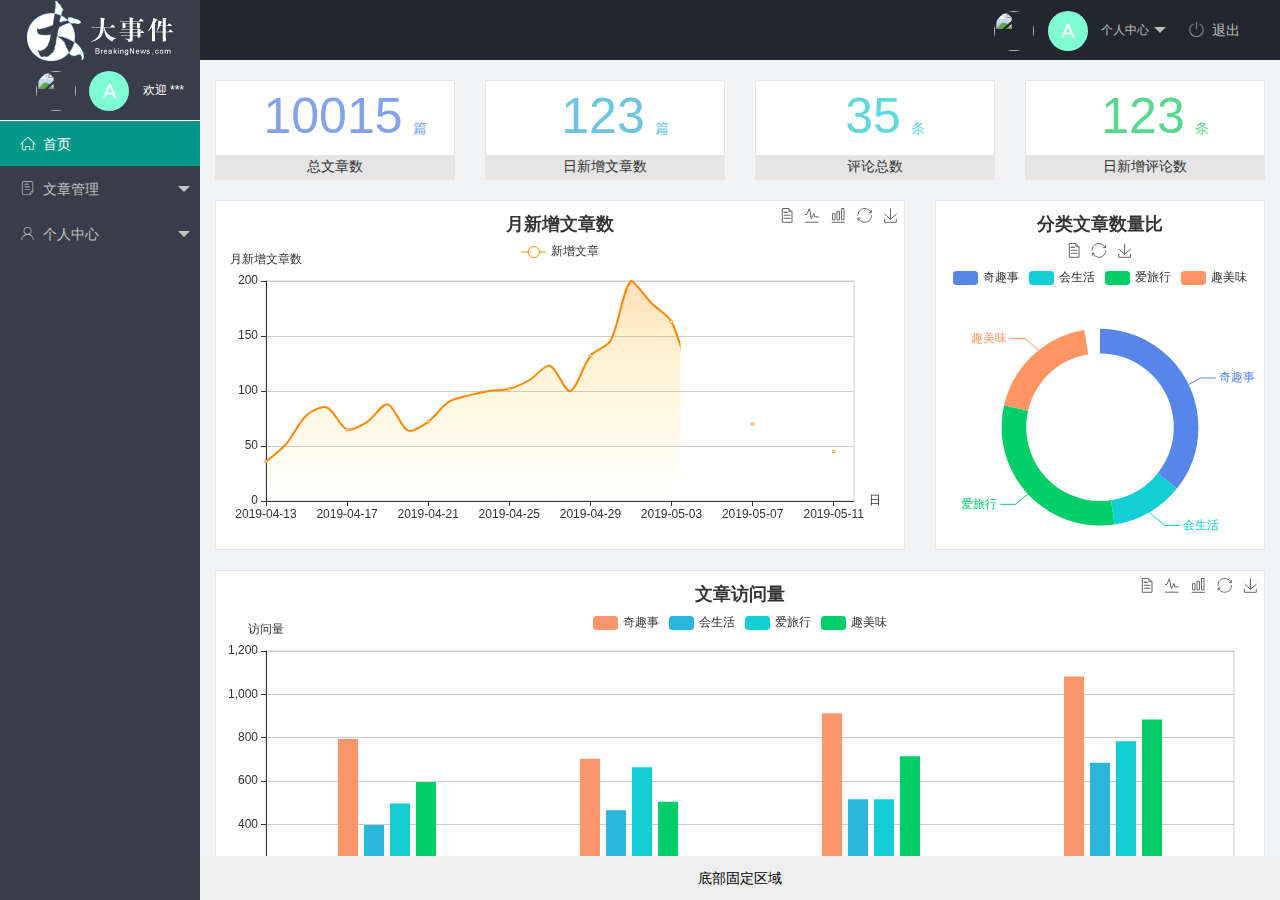
==== commit 3271c819: "完成个人中心功能的开发" ====
--- a/index.html
+++ b/index.html
@@ -28,9 +28,9 @@
             </a>
             <!-- 这个就是鼠标放上去自动呈现的下拉菜单 -->
             <dl class="layui-nav-child">
-              <dd><a href="">基本资料</a></dd>
-              <dd><a href="">更换头像</a></dd>
-              <dd><a href="">重置密码</a></dd>
+              <dd><a href="/user/user_info.html" target="fm">基本资料</a></dd>
+              <dd><a href="/user/user_avatar.html" target="fm">更换头像</a></dd>
+              <dd><a href="/user/user_pwd.html" target="fm">重置密码</a></dd>
             </dl>
           </li>
           <li class="layui-nav-item" >
@@ -60,9 +60,9 @@
             <li class="layui-nav-item">
               <a href="javascript:;"><span class="iconfont icon-user"></span>个人中心</a>
               <dl class="layui-nav-child">
-                <dd><a href="javascript:;"><i class="layui-icon layui-icon-app"></i>基本资料</a></dd>
-                <dd><a href="javascript:;"><i class="layui-icon layui-icon-app"></i>更换头像</a></dd>
-                <dd><a href="javascript:;"><i class="layui-icon layui-icon-app"></i>重置密码</a></dd>
+                <dd><a href="/user/user_info.html" target="fm"><i class="layui-icon layui-icon-app"></i>基本资料</a></dd>
+                <dd><a href="/user/user_avatar.html" target="fm"><i class="layui-icon layui-icon-app"></i>更换头像</a></dd>
+                <dd><a href="/user/user_pwd.html" target="fm"><i class="layui-icon layui-icon-app"></i>重置密码</a></dd>
               </dl>
             </li>
           </ul>
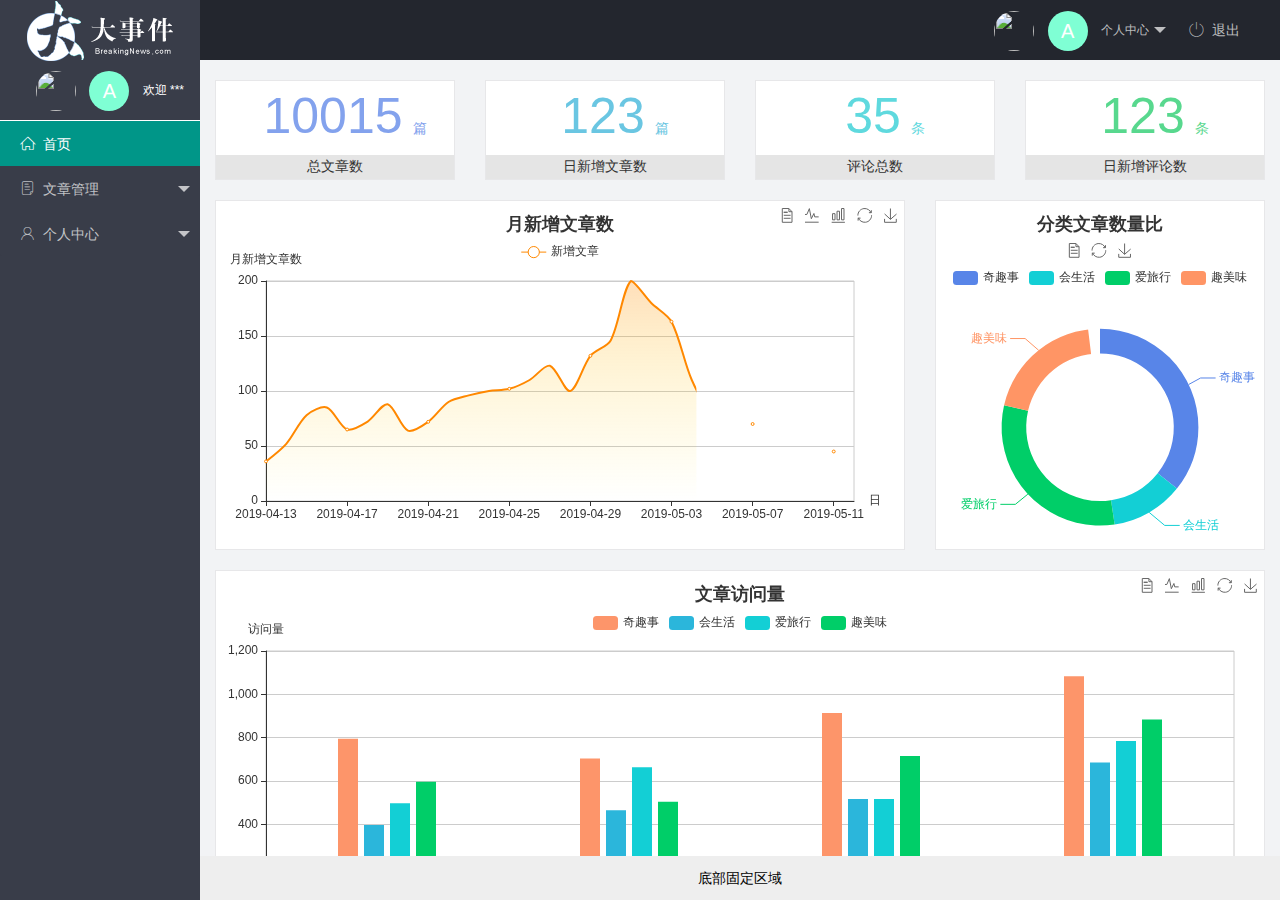
==== commit ce36389c: "完成文章管理项目" ====
--- a/index.html
+++ b/index.html
@@ -1,91 +1,96 @@
 <!DOCTYPE html>
 <html lang="en">
+
 <head>
-    <meta charset="UTF-8">
-    <meta http-equiv="X-UA-Compatible" content="IE=edge">
-    <meta name="viewport" content="width=device-width, initial-scale=1.0">
-    <title>后台主页</title>
-    <!-- 导入layui的样式表 -->
-    <link rel="stylesheet" href="/assets/lib/layui/css/layui.css">
-    <!-- 导入第三方图标库 -->
-    <link rel="stylesheet" href="/assets/fonts/iconfont.css">
-    <!-- 导入自己的样式表 -->
-    <link rel="stylesheet" href="/assets/css/index.css">
+  <meta charset="UTF-8">
+  <meta http-equiv="X-UA-Compatible" content="IE=edge">
+  <meta name="viewport" content="width=device-width, initial-scale=1.0">
+  <title>后台主页</title>
+  <!-- 导入layui的样式表 -->
+  <link rel="stylesheet" href="/assets/lib/layui/css/layui.css">
+  <!-- 导入第三方图标库 -->
+  <link rel="stylesheet" href="/assets/fonts/iconfont.css">
+  <!-- 导入自己的样式表 -->
+  <link rel="stylesheet" href="/assets/css/index.css">
 </head>
+
 <body>
-    <div class="layui-layout layui-layout-admin">
-      <div class="layui-header">
-        <div class="layui-logo layui-hide-xs layui-bg-black">
-            <img src="/assets/images/logo.png" alt=""/>
+  <div class="layui-layout layui-layout-admin">
+    <div class="layui-header">
+      <div class="layui-logo layui-hide-xs layui-bg-black">
+        <img src="/assets/images/logo.png" alt="" />
+      </div>
+      <!-- 头部区域（可配合layui 已有的水平导航） -->
+      <ul class="layui-nav layui-layout-right">
+        <li class="layui-nav-item layui-hide layui-show-md-inline-block">
+          <a href="javascript:;" class="userinfo">
+            <img src="//tva1.sinaimg.cn/crop.0.0.118.118.180/5db11ff4gw1e77d3nqrv8j203b03cweg.jpg"
+              class="layui-nav-img">
+            <span class="text-avatar">A</span>
+            个人中心
+          </a>
+          <!-- 这个就是鼠标放上去自动呈现的下拉菜单 -->
+          <dl class="layui-nav-child">
+            <dd><a href="/user/user_info.html" target="fm">基本资料</a></dd>
+            <dd><a href="/user/user_avatar.html" target="fm">更换头像</a></dd>
+            <dd><a href="/user/user_pwd.html" target="fm">重置密码</a></dd>
+          </dl>
+        </li>
+        <li class="layui-nav-item">
+          <a href="javascript:;" id="btnLogout"><span class="iconfont icon-tuichu"></span>退出</a>
+        </li>
+      </ul>
+    </div>
+
+    <div class="layui-side layui-bg-black">
+      <div class="layui-side-scroll">
+        <div class="userinfo ">
+          <img src="//tva1.sinaimg.cn/crop.0.0.118.118.180/5db11ff4gw1e77d3nqrv8j203b03cweg.jpg" class="layui-nav-img">
+          <span class="text-avatar">A</span>
+          <span id="welcome">欢迎 ***</span>
         </div>
-        <!-- 头部区域（可配合layui 已有的水平导航） -->
-        <ul class="layui-nav layui-layout-right">
-          <li class="layui-nav-item layui-hide layui-show-md-inline-block">
-            <a href="javascript:;" class="userinfo">
-              <img src="//tva1.sinaimg.cn/crop.0.0.118.118.180/5db11ff4gw1e77d3nqrv8j203b03cweg.jpg" class="layui-nav-img">
-              <span class="text-avatar">A</span>
-              个人中心
-            </a>
-            <!-- 这个就是鼠标放上去自动呈现的下拉菜单 -->
+        <!-- 左侧导航区域（可配合layui已有的垂直导航） -->
+        <ul class="layui-nav layui-nav-tree " lay-shrink="all">
+          <li class="layui-nav-item layui-this"><a href="/home/dashboard.html" target="fm"><span
+                class="iconfont icon-home "></span>首页</a></li>
+          <li class="layui-nav-item ">
+            <a class="" href="javascript:;"><span class="iconfont icon-16"></span>文章管理</a>
             <dl class="layui-nav-child">
-              <dd><a href="/user/user_info.html" target="fm">基本资料</a></dd>
-              <dd><a href="/user/user_avatar.html" target="fm">更换头像</a></dd>
-              <dd><a href="/user/user_pwd.html" target="fm">重置密码</a></dd>
+              <dd><a href="/article/art_cate.html" target="fm"><i class="layui-icon layui-icon-app"></i>文章类别</a></dd>
+              <dd><a href="/article/art_list.html" target="fm"><i class="layui-icon layui-icon-app"></i>文章列表</a></dd>
+              <dd><a href="/article/art_pub.html"  target="fm"><i class="layui-icon layui-icon-app"></i>发布文章</a></dd>
             </dl>
           </li>
-          <li class="layui-nav-item" >
-            <a href="javascript:;" id="btnLogout"><span class="iconfont icon-tuichu"></span>退出</a>
-        </li>
+          <li class="layui-nav-item">
+            <a href="javascript:;"><span class="iconfont icon-user"></span>个人中心</a>
+            <dl class="layui-nav-child">
+              <dd><a href="/user/user_info.html" target="fm"><i class="layui-icon layui-icon-app"></i>基本资料</a></dd>
+              <dd><a href="/user/user_avatar.html" target="fm"><i class="layui-icon layui-icon-app"></i>更换头像</a></dd>
+              <dd><a href="/user/user_pwd.html" target="fm"><i class="layui-icon layui-icon-app"></i>重置密码</a></dd>
+            </dl>
+          </li>
         </ul>
       </div>
-      
-      <div class="layui-side layui-bg-black">
-        <div class="layui-side-scroll">
-          <div class="userinfo ">
-            <img src="//tva1.sinaimg.cn/crop.0.0.118.118.180/5db11ff4gw1e77d3nqrv8j203b03cweg.jpg" class="layui-nav-img">
-            <span class="text-avatar">A</span>
-            <span id="welcome">欢迎  ***</span>
-          </div>
-          <!-- 左侧导航区域（可配合layui已有的垂直导航） -->
-          <ul class="layui-nav layui-nav-tree " lay-shrink="all">
-            <li class="layui-nav-item layui-this"><a href="/home/dashboard.html" target="fm"><span class="iconfont icon-home "></span>首页</a></li>
-            <li class="layui-nav-item ">
-              <a class="" href="javascript:;"><span class="iconfont icon-16"></span>文章管理</a>
-              <dl class="layui-nav-child">
-                <dd><a href="javascript:;"><i class="layui-icon layui-icon-app"></i>文章类别</a></dd>
-                <dd><a href="javascript:;"><i class="layui-icon layui-icon-app"></i>文章列表</a></dd>
-                <dd><a href="javascript:;"><i class="layui-icon layui-icon-app"></i>发表文章</a></dd>
-              </dl>
-            </li>
-            <li class="layui-nav-item">
-              <a href="javascript:;"><span class="iconfont icon-user"></span>个人中心</a>
-              <dl class="layui-nav-child">
-                <dd><a href="/user/user_info.html" target="fm"><i class="layui-icon layui-icon-app"></i>基本资料</a></dd>
-                <dd><a href="/user/user_avatar.html" target="fm"><i class="layui-icon layui-icon-app"></i>更换头像</a></dd>
-                <dd><a href="/user/user_pwd.html" target="fm"><i class="layui-icon layui-icon-app"></i>重置密码</a></dd>
-              </dl>
-            </li>
-          </ul>
-        </div>
-      </div>
-      
-      <div class="layui-body">
-        <!-- 内容主体区域 -->
-        <iframe name="fm" src="/home/dashboard.html" frameborder="0"></iframe>
-      </div>
-      
-      <div class="layui-footer" >
-        <!-- 底部固定区域 -->
-        底部固定区域
-      </div>
     </div>
-    <!-- 导入layui的js文件 -->
-    <script src="/assets/lib/layui/layui.all.js"></script>
-    <!-- 导入jQuery -->
-    <script src="/assets/lib/jquery.js"></script>
-    <!-- 导入baseAPI -->
-    <script src="/assets/js/baseAPI.js"></script>
-    <!-- 导入自己的js文件 -->
-    <script src="/assets/js/index.js"></script>
-    </body>
+
+    <div class="layui-body">
+      <!-- 内容主体区域 -->
+      <iframe name="fm" src="/home/dashboard.html" frameborder="0"></iframe>
+    </div>
+
+    <div class="layui-footer">
+      <!-- 底部固定区域 -->
+      底部固定区域
+    </div>
+  </div>
+  <!-- 导入layui的js文件 -->
+  <script src="/assets/lib/layui/layui.all.js"></script>
+  <!-- 导入jQuery -->
+  <script src="/assets/lib/jquery.js"></script>
+  <!-- 导入baseAPI -->
+  <script src="/assets/js/baseAPI.js"></script>
+  <!-- 导入自己的js文件 -->
+  <script src="/assets/js/index.js"></script>
+</body>
+
 </html>